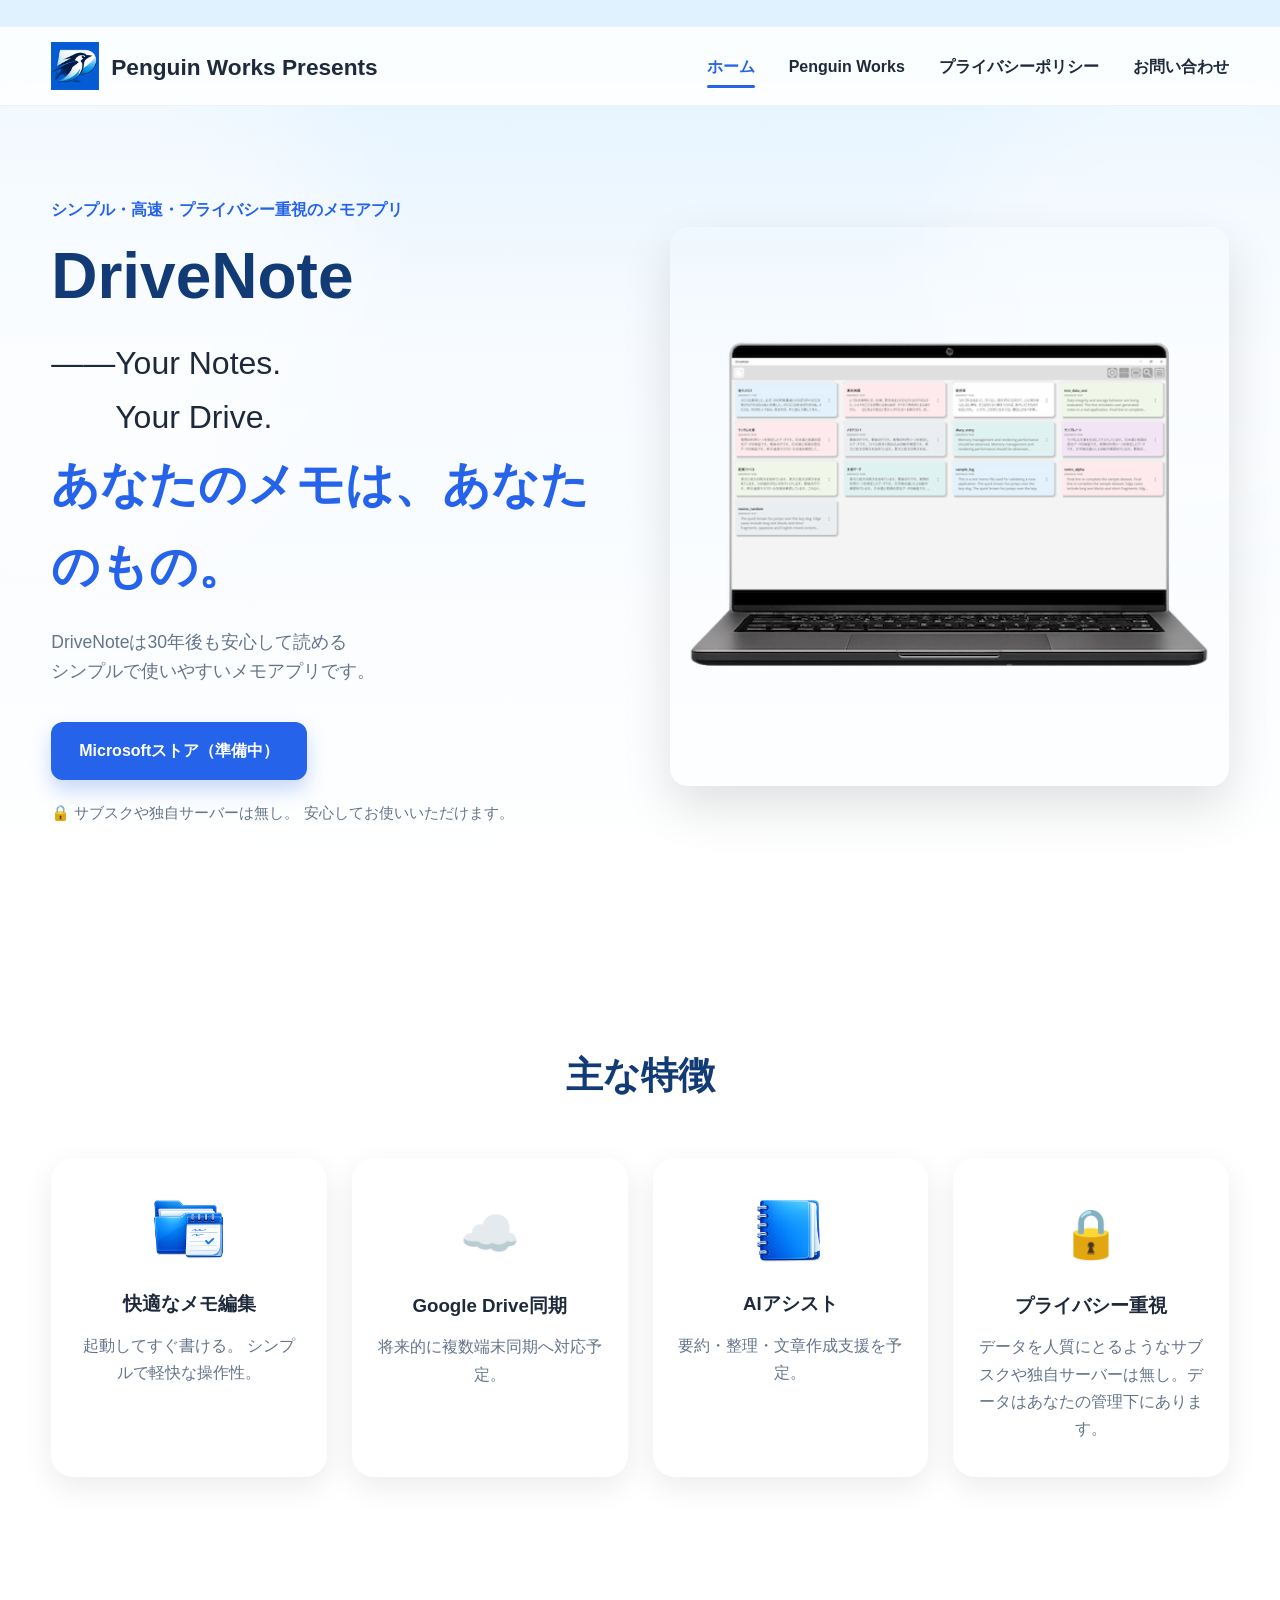
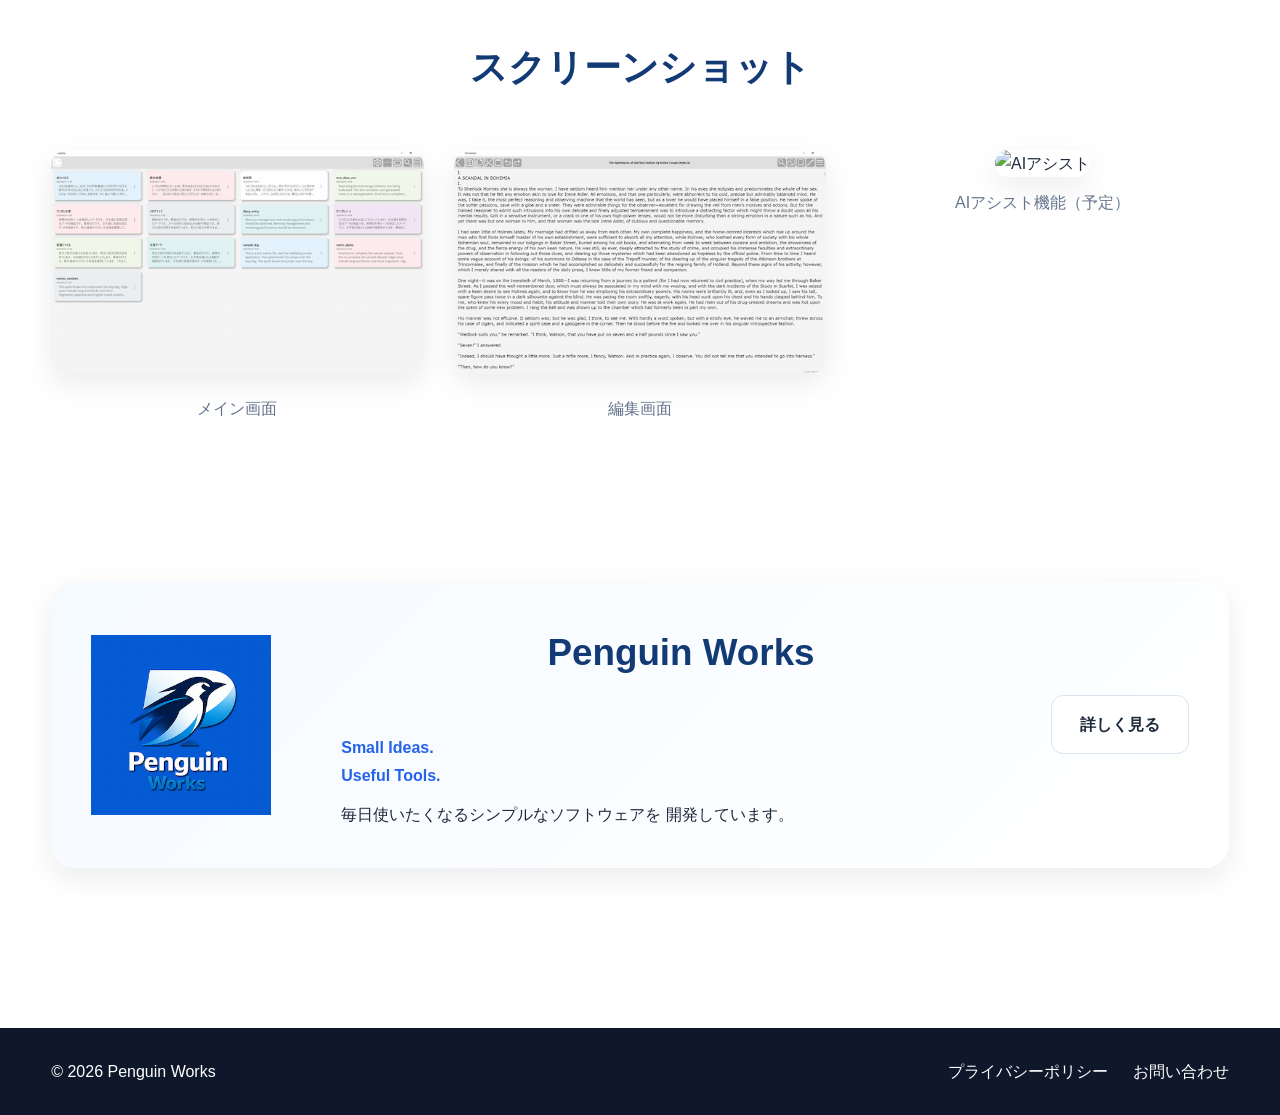
==== index.html @ 5ef11264 "Add files via upload" ====
<!DOCTYPE html>

<html lang="ja">

<head>
    <meta charset="UTF-8">
    <meta name="viewport" content="width=device-width, initial-scale=1.0">

<title>DriveNote | シンプル・高速・プライバシー重視のメモアプリ</title>

<meta name="description"
    content="DriveNoteはシンプル・高速・プライバシー重視のメモアプリです。Google Drive同期、AIアシスト機能対応予定。">

<link rel="stylesheet" href="styles.css">
<br>
</head>

<body>

<header>

<div class="container nav">

    <a href="index.html" class="logo">

        <img src="images/Penguin Works LogoS.png"
            alt="Penguin Works Presents">

        <span><small>Penguin Works Presents</small></span>

    </a>

    <nav>

        <a href="index.html" class="active">ホーム</a>

        <a href="about.html">Penguin Works</a>

        <a href="privacy.html">プライバシーポリシー</a>

        <a href="contact.html">お問い合わせ</a>

    </nav>

</div>

</header>

<main>

<section class="hero">

    <div class="container hero-grid">

        <div class="hero-text">

            <p class="hero-tag">
                シンプル・高速・プライバシー重視のメモアプリ
            </p>

            <h1>
                DriveNote<br>
            </h1>
		 <font size="6">
		――Your Notes.<br>
                　　Your Drive.</font>
          

            <p class="hero-sub">
                あなたのメモは、あなたのもの。
            </p>

            <p class="hero-desc">

                DriveNoteは30年後も安心して読める<br>

                シンプルで使いやすいメモアプリです。

            </p>

            <div class="store-buttons">

                <a href="#" class="btn btn-primary">
                    Microsoftストア（準備中）
                </a>
<!-- 
                <a href="#" class="btn btn-secondary">
                    App Store（準備中）
                </a>

                <a href="#" class="btn btn-secondary">
                    App Store（準備中）
                </a>
--> 
            </div>

            <div class="privacy-note">

                🔒 サブスクや独自サーバーは無し。
                安心してお使いいただけます。

            </div>

        </div>

        <div class="hero-image">

            <img
                src="images/main-Note-screenshot.png"
                alt="DriveNoteメイン画面"
                class="main-screen">

<!--            <img
                src="images/smartphone.png"
                alt=""
                class="floating-phone">
--> 
        </div>

    </div>

</section>

<section class="features">

    <div class="container">

        <h2>主な特徴</h2>

        <div class="feature-grid">

            <article class="feature-card">

                <img src="images/BlueFolder Memo.png"
                    alt="メモ">

                <h3>快適なメモ編集</h3>

                <p>
                    起動してすぐ書ける。
                    シンプルで軽快な操作性。
                </p>

            </article>

            <article class="feature-card">

                <div class="feature-icon">
                    ☁️
                </div>

                <h3>Google Drive同期</h3>

                <p>
                    将来的に複数端末同期へ対応予定。
                </p>

            </article>

            <article class="feature-card">

                <img src="images/BlueNote.png"
                    alt="AI">

                <h3>AIアシスト</h3>

                <p>
                    要約・整理・文章作成支援を予定。
                </p>

            </article>

            <article class="feature-card">

                <div class="feature-icon">
                    🔒
                </div>

                <h3>プライバシー重視</h3>

                <p>
                    データを人質にとるようなサブスクや独自サーバーは無し。データはあなたの管理下にあります。
                </p>

            </article>

        </div>

    </div>

</section>

<section class="screenshots">

    <div class="container">

        <h2>スクリーンショット</h2>

        <div class="screenshot-grid">

            <figure>

                <img
                    src="images/main-screenshot.png"
                    alt="メイン画面">

                <figcaption>
                    メイン画面
                </figcaption>

            </figure>

            <figure>

                <img
                    src="images/Edit-screenshot.png"
                    alt="フォルダ管理">

                <figcaption>
                    編集画面
                </figcaption>

            </figure>

            <figure>

                <img
                    src="images/ai-screenshot.png"
                    alt="AIアシスト">

                <figcaption>
                    AIアシスト機能（予定）
                </figcaption>

            </figure>

        </div>

    </div>

</section>

<section class="penguin-section">

    <div class="container">

        <div class="penguin-card">

            <img
                src="images/Penguin Works Logo.png"
                alt="Penguin Works">

            <div>

                <h2>Penguin Works</h2>

                <p class="slogan">

                    Small Ideas.<br>
                    Useful Tools.

                </p>

                <p>

                    毎日使いたくなるシンプルなソフトウェアを
                    開発しています。

                </p>

            </div>

            <a href="about.html"
                class="btn btn-secondary">

                詳しく見る

            </a>

        </div>

    </div>

</section>


</main>

<footer>


<div class="container footer-content">

    <p>
        © 2026 Penguin Works
    </p>

    <div>

        <a href="privacy.html">
            プライバシーポリシー
        </a>

        <a href="contact.html">
            お問い合わせ
        </a>

    </div>

</div>


</footer>

</body>
</html>
---- styles.css ----
/* =====================================
   DriveNote Official Website
   styles.css
===================================== */

* {
    margin: 0;
    padding: 0;
    box-sizing: border-box;
}

:root {

    --primary: #2563eb;
    --primary-light: #60a5fa;

    --text: #1e293b;
    --text-light: #64748b;

    --card-bg: #ffffff;

    --shadow:
        0 10px 30px rgba(0, 0, 0, .08);

    --shadow-large:
        0 20px 50px rgba(0, 0, 0, .12);

}

html {
    scroll-behavior: smooth;
}

body {
    font-family:
        "Segoe UI",
        "Yu Gothic UI",
        sans-serif;

    color: var(--text);

    background:
        linear-gradient(
            to bottom,
            #e0f2ff 0%,
            #f7fbff 350px,
            #ffffff 900px
        );

    line-height: 1.7;

    overflow-x: hidden;
}

/* ==========================
   Container
========================== */

.container {

    width: min(1200px, 92%);
    margin: auto;
}

/* ==========================
   Header
========================== */

header {

    position: sticky;

    top: 0;

    z-index: 1000;

    backdrop-filter: blur(10px);

    background:
        rgba(255,255,255,.85);

    border-bottom:
        1px solid rgba(0,0,0,.05);
}

.nav {

    height: 78px;

    display: flex;

    justify-content: space-between;

    align-items: center;
}

.logo {

    display: flex;

    align-items: center;

    gap: 12px;

    text-decoration: none;

    color: var(--text);

    font-size: 1.7rem;

    font-weight: 700;
}

.logo img {

    width: 48px;
    height: 48px;
}

nav {

    display: flex;

    gap: 34px;
}

nav a {

    text-decoration: none;

    color: var(--text);

    font-weight: 600;

    transition: .2s;
}

nav a:hover {

    color: var(--primary);
}

/* ==========================
   Hero
========================== */

.hero {

    position: relative;

    padding:
        90px 0
        140px;

    overflow: hidden;
}

/* 雲風 */

.hero::before {

    content: "";

    position: absolute;

    width: 600px;
    height: 600px;

    left: -250px;
    top: -120px;

    border-radius: 50%;

    background:
        rgba(255,255,255,.45);

    filter: blur(60px);
}

.hero::after {

    content: "";

    position: absolute;

    width: 500px;
    height: 500px;

    right: -150px;
    top: -50px;

    border-radius: 50%;

    background:
        rgba(255,255,255,.35);

    filter: blur(50px);
}

.hero-grid {

    position: relative;

    z-index: 10;

    display: grid;

    grid-template-columns:
        1fr 1fr;

    gap: 60px;

    align-items: center;
}

.hero-tag {

    color: var(--primary);

    font-weight: 700;

    margin-bottom: 20px;
}

.hero h1 {

    font-size: clamp(2.0rem, 6vw, 4rem);

    line-height: 1.05;

    color: #123b76;

    margin-bottom: 25px;
}

.hero-sub {

    font-size: clamp(2rem, 5vw, 3rem);

    font-weight: 700;

    color: var(--primary);

    margin-bottom: 20px;
}

.hero-desc {

    color: var(--text-light);

    margin-bottom: 35px;

    font-size: 1.1rem;
}

.store-buttons {

    display: flex;

    flex-wrap: wrap;

    gap: 16px;

    margin-bottom: 20px;
}

.btn {

    display: inline-flex;

    align-items: center;

    justify-content: center;

    padding: 15px 28px;

    border-radius: 12px;

    text-decoration: none;

    font-weight: 700;

    transition: .25s;
}

.btn:hover {

    transform:
        translateY(-2px);
}

.btn-primary {

    background: var(--primary);

    color: white;

    box-shadow:
        0 10px 20px rgba(37,99,235,.25);
}

.btn-secondary {

    background: white;

    color: var(--text);

    border:
        1px solid #dbe4ef;
}

.privacy-note {

    color: var(--text-light);

    font-size: .95rem;
}

/* ==========================
   Hero Image
========================== */

.hero-image {

    position: relative;
}

.main-screen {

    width: 100%;

    border-radius: 18px;

    box-shadow:
        var(--shadow-large);
}

.floating-folder {

    position: absolute;

    width: 180px;

    bottom: -35px;

    left: 30px;

    filter:
        drop-shadow(0 10px 20px rgba(0,0,0,.2));
}

.floating-note {

    position: absolute;

    width: 160px;

    bottom: -25px;

    left: 190px;

    filter:
        drop-shadow(0 10px 20px rgba(0,0,0,.2));
}

/* ==========================
   Section
========================== */

section {

    padding:
        80px 0;
}

section h2 {

    text-align: center;

    margin-bottom: 50px;

    font-size: 2.3rem;

    color: #123b76;
}

/* ==========================
   Feature Cards
========================== */

.feature-grid {

    display: grid;

    grid-template-columns:
        repeat(4, 1fr);

    gap: 25px;
}

.feature-card {

    background: white;

    border-radius: 22px;

    padding: 35px 25px;

    text-align: center;

    box-shadow:
        var(--shadow);

    transition: .25s;
}

.feature-card:hover {

    transform:
        translateY(-6px);
}

.feature-card img {

    width: 72px;

    margin-bottom: 15px;
}

.feature-icon {

    font-size: 3rem;

    margin-bottom: 15px;
}

.feature-card h3 {

    margin-bottom: 12px;
}

.feature-card p {

    color: var(--text-light);
}

/* ==========================
   Screenshots
========================== */

.screenshot-grid {

    display: grid;

    grid-template-columns:
        repeat(3, 1fr);

    gap: 30px;
}

.screenshot-grid figure {

    text-align: center;
}

.screenshot-grid img {

    width: 100%;

    border-radius: 16px;

    box-shadow:
        var(--shadow);
}

.screenshot-grid figcaption {

    margin-top: 12px;

    color: var(--text-light);
}

/* ==========================
   Penguin Works
========================== */

.penguin-card {

    background:
        linear-gradient(
            135deg,
            #f5faff,
            #ffffff
        );

    border-radius: 24px;

    padding: 40px;

    display: grid;

    grid-template-columns:
        220px 1fr auto;

    align-items: center;

    gap: 30px;

    box-shadow:
        var(--shadow);
}

.penguin-card img {

    width: 180px;
}

.slogan {

    color: var(--primary);

    font-weight: 700;

    margin-bottom: 12px;
}

/* ==========================
   Footer
========================== */

footer {

    margin-top: 80px;

    background: #0f172a;

    color: white;
}

.footer-content {

    display: flex;

    justify-content: space-between;

    align-items: center;

    padding: 30px 0;
}

.footer-content a {

    color: white;

    text-decoration: none;

    margin-left: 20px;
}

/* ==========================
Mobile
========================== */

@media (max-width: 768px) {

.nav {
    flex-direction: column;
    justify-content: center;
    height: auto;
}


nav {
    display: flex;
    flex-direction: column;
    align-items: center;
    gap: 0;
width: 100%;
    background: rgba(255,255,255,.95);

    padding: 16px 0;

    border-bottom: 1px solid rgba(0,0,0,.08);
}

nav a {
    width: 100%;
    text-align: center;
    padding: 10px 24px;
    font-size: 1rem;
    border-bottom: 1px solid rgba(0,0,0,.05);
}

main {
    padding-top: 180px;
}

.hero {
    padding-top: 50px;
}

.hero-grid {
    grid-template-columns: 1fr;
    gap: 40px;
}

.hero h1 {
    font-size: 3rem;
}

.hero-sub {
    font-size: 1.4rem;
}

.feature-grid {
    grid-template-columns: 1fr;
}

.screenshot-grid {
    grid-template-columns: 1fr;
}

.store-buttons {
    flex-direction: column;
}

.penguin-card {
    grid-template-columns: 1fr;
    text-align: center;
    overflow: hidden;
}

.penguin-card img {
    margin: 0 auto;
}

.floating-folder,
.floating-note {
    display: none;
}

.footer-content {
    flex-direction: column;
    gap: 15px;
    text-align: center;
}


}

/* ==========================
   Sub Pages
========================== */

.page-hero {

    text-align: center;

    padding: 100px 0 60px;
}

.page-hero h1 {

    font-size: 3rem;

    color: #123b76;

    margin-bottom: 15px;
}

.lead {

    color: #64748b;

    font-size: 1.2rem;
}

.about-logo {

    width: 180px;

    margin-bottom: 25px;
}

.content-card {

    background: white;

    border-radius: 24px;

    padding: 40px;

    box-shadow: var(--shadow);

    margin-bottom: 30px;
}

.content-card h2 {

    text-align: left;

    margin-bottom: 20px;

    font-size: 1.5rem;
}

.content-card p,
.content-card li {

    color: var(--text-light);
}

.content-card ul {

    padding-left: 20px;
}
nav a.active {

    color: var(--primary);

    position: relative;
}

nav a.active::after {

    content: "";

    position: absolute;

    left: 0;
    bottom: -8px;

    width: 100%;
    height: 3px;

    border-radius: 3px;

    background: var(--primary);
}
.email-display {
  display: inline-block;
  background-color: #f1f5f9;       /* サイトの雰囲気に馴染む明るいグレー（Slate 100） */
  color: var(--text);              /* 定意済みの濃い文字色（#1e293b）を使用 */
  padding: 0.4rem 0.8rem;          /* 上下左右に適度な内側余白を確保 */
  border-radius: 6px;              /* サイトのボタン等に合わせて角丸を調整 */
  border: 1px solid #cbd5e1;       /* 目立たせるための薄いグレーの枠線 */
  font-family: "Courier New", Courier, monospace; /* コピーしやすい等幅フォント */
  font-size: 1rem;                 /* 視認性の高いサイズ */
  margin-top: 0.5rem;              /* 上のテキストとの隙間 */
  margin-bottom: 0.5rem;           /* 下のテキストとの隙間 */
}
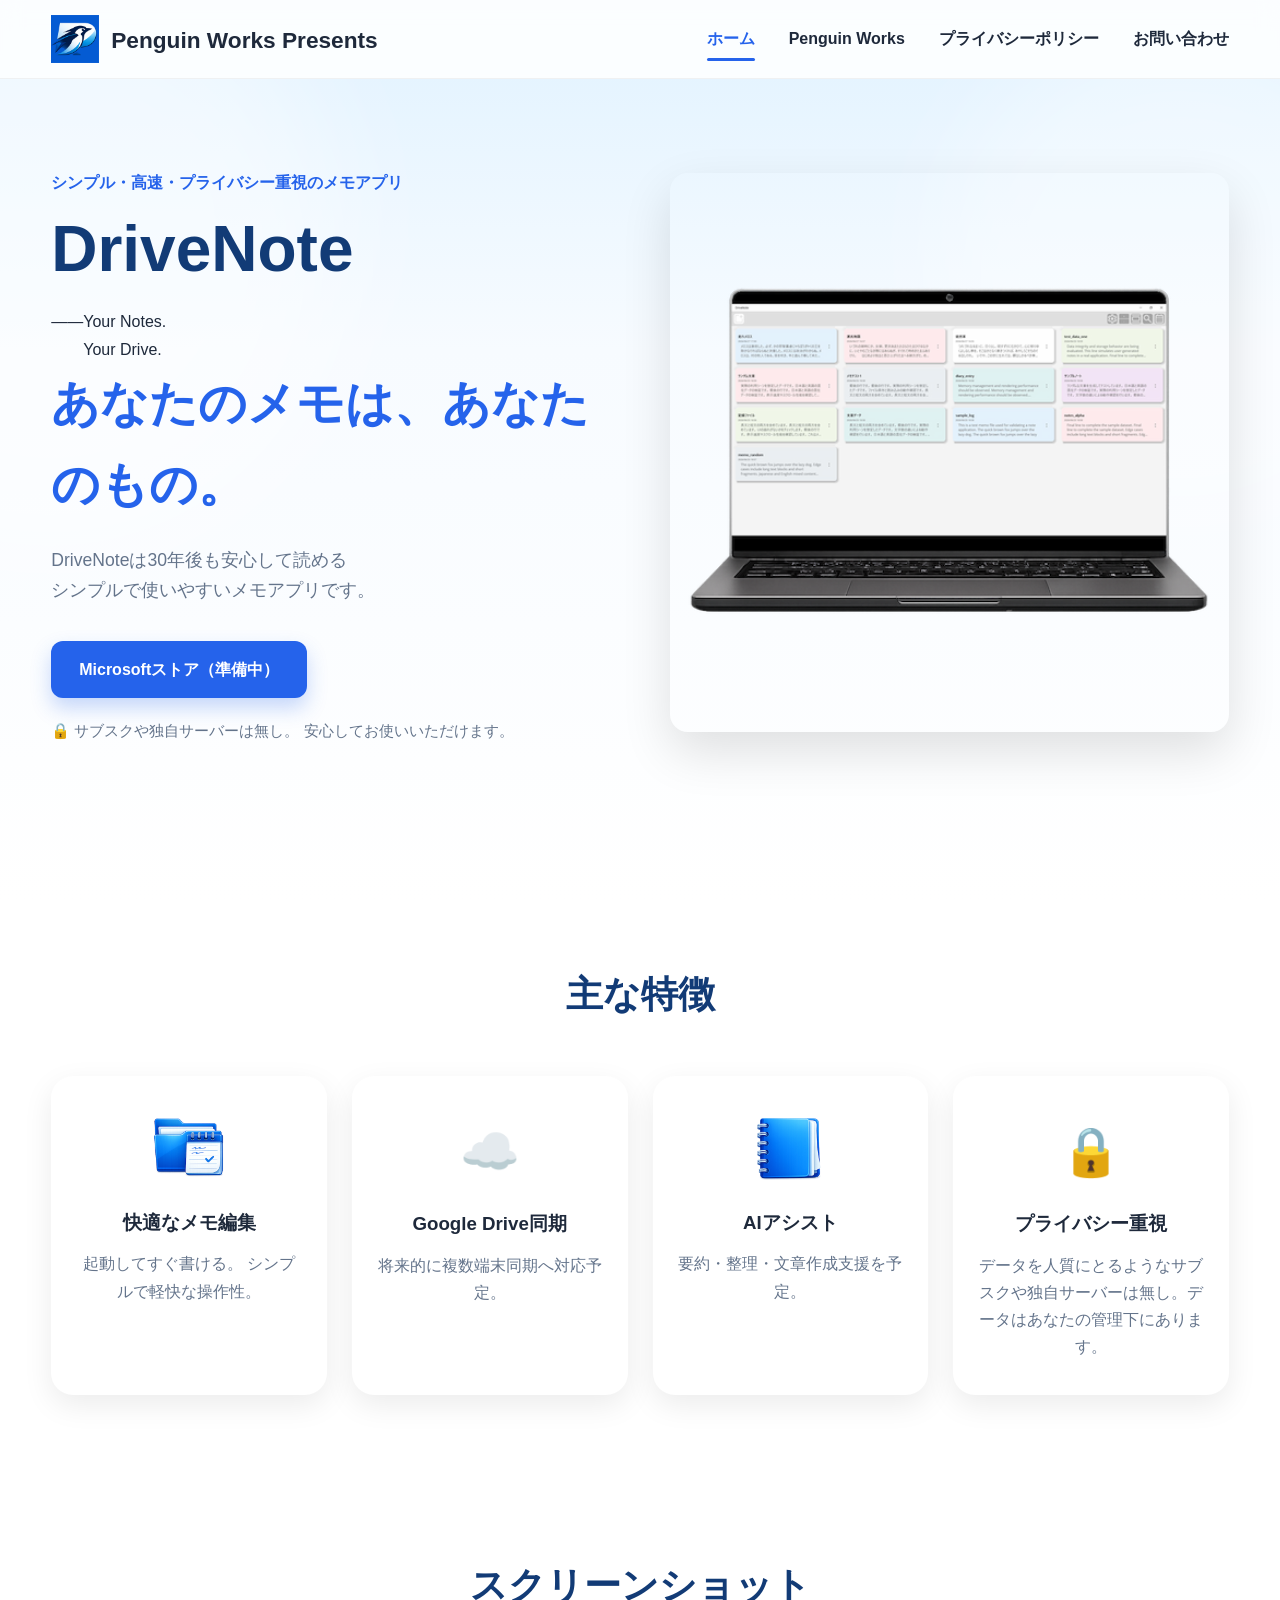
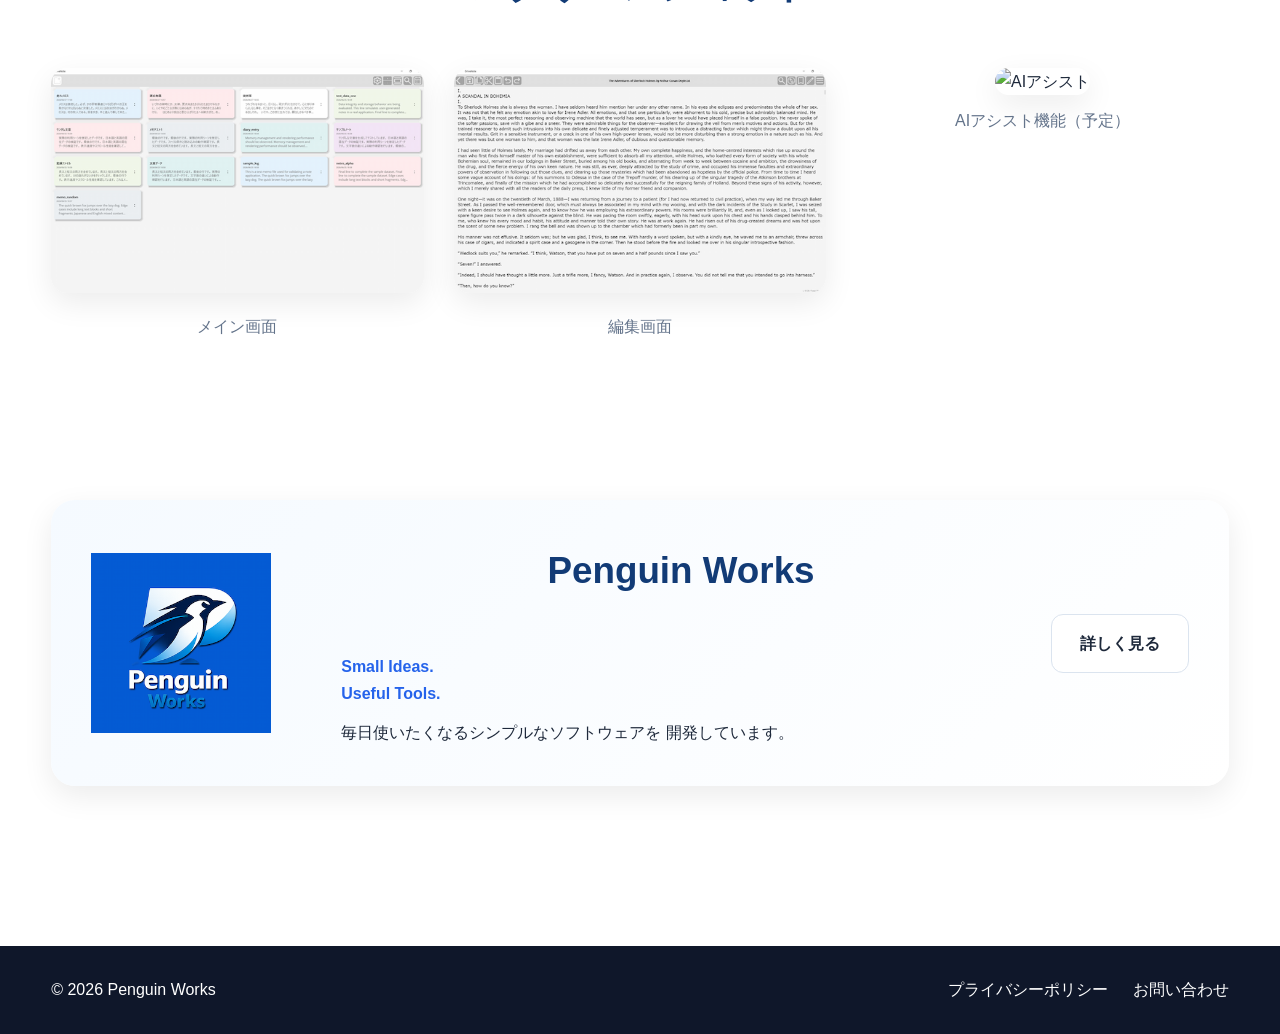
==== commit 20c3a5af: "Add files via upload" ====
--- a/index.html
+++ b/index.html
@@ -1,82 +1,46 @@
 <!DOCTYPE html>
-
 <html lang="ja">
-
 <head>
     <meta charset="UTF-8">
     <meta name="viewport" content="width=device-width, initial-scale=1.0">
-
-<title>DriveNote | シンプル・高速・プライバシー重視のメモアプリ</title>
-
-<meta name="description"
-    content="DriveNoteはシンプル・高速・プライバシー重視のメモアプリです。Google Drive同期、AIアシスト機能対応予定。">
-
-<link rel="stylesheet" href="styles.css">
-<br>
+    <title>DriveNote | シンプル・高速・プライバシー重視のメモアプリ</title>
+    <meta name="description" content="DriveNoteはシンプル・高速・プライバシー重視のメモアプリです。Google Drive同期、AIアシスト機能対応予定。">
+    <link rel="stylesheet" href="styles.css">
 </head>
-
 <body>
 
 <header>
-
 <div class="container nav">
-
     <a href="index.html" class="logo">
-
-        <img src="images/Penguin Works LogoS.png"
-            alt="Penguin Works Presents">
-
+        <img src="images/Penguin Works LogoS.png" alt="Penguin Works Presents">
         <span><small>Penguin Works Presents</small></span>
-
     </a>
-
     <nav>
-
         <a href="index.html" class="active">ホーム</a>
-
         <a href="about.html">Penguin Works</a>
-
         <a href="privacy.html">プライバシーポリシー</a>
-
         <a href="contact.html">お問い合わせ</a>
-
     </nav>
-
 </div>
-
 </header>
 
 <main>
-
 <section class="hero">
-
     <div class="container hero-grid">
-
         <div class="hero-text">
-
-            <p class="hero-tag">
-                シンプル・高速・プライバシー重視のメモアプリ
+            <p class="hero-tag">シンプル・高速・プライバシー重視のメモアプリ</p>
+            <h1>DriveNote</h1>
+            <!-- fontタグを廃止し、pタグとCSSクラスに置き換えました -->
+            <p class="hero-catch">
+                ――Your Notes.<br>
+                　　Your Drive.
             </p>
-
-            <h1>
-                DriveNote<br>
-            </h1>
-		 <font size="6">
-		――Your Notes.<br>
-                　　Your Drive.</font>
-          
-
-            <p class="hero-sub">
-                あなたのメモは、あなたのもの。
+            <p class="hero-sub">あなたのメモは、あなたのもの。</p>
+            <p class="hero-desc">
+                DriveNoteは30年後も安心して読める<br>
+                シンプルで使いやすいメモアプリです。
             </p>
 
-            <p class="hero-desc">
-
-                DriveNoteは30年後も安心して読める<br>
-
-                シンプルで使いやすいメモアプリです。
-
-            </p>
 
             <div class="store-buttons">
 
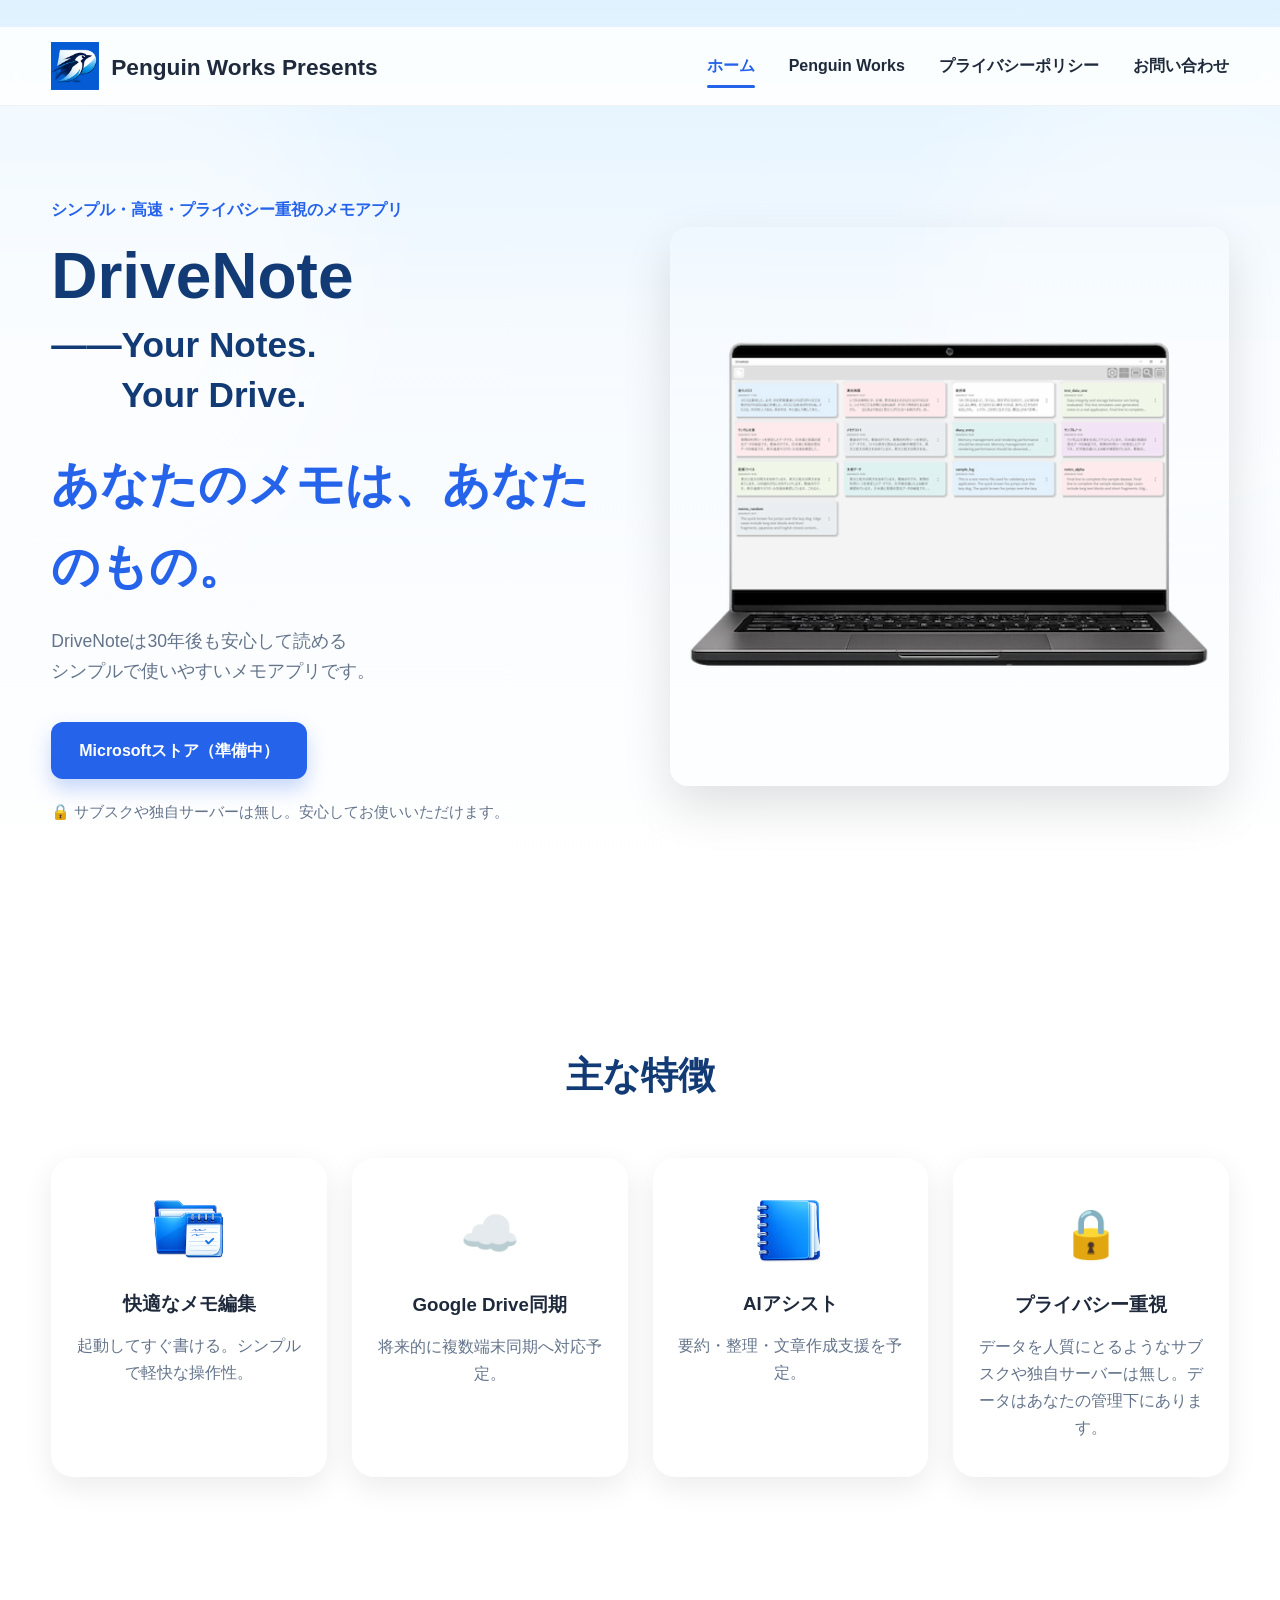
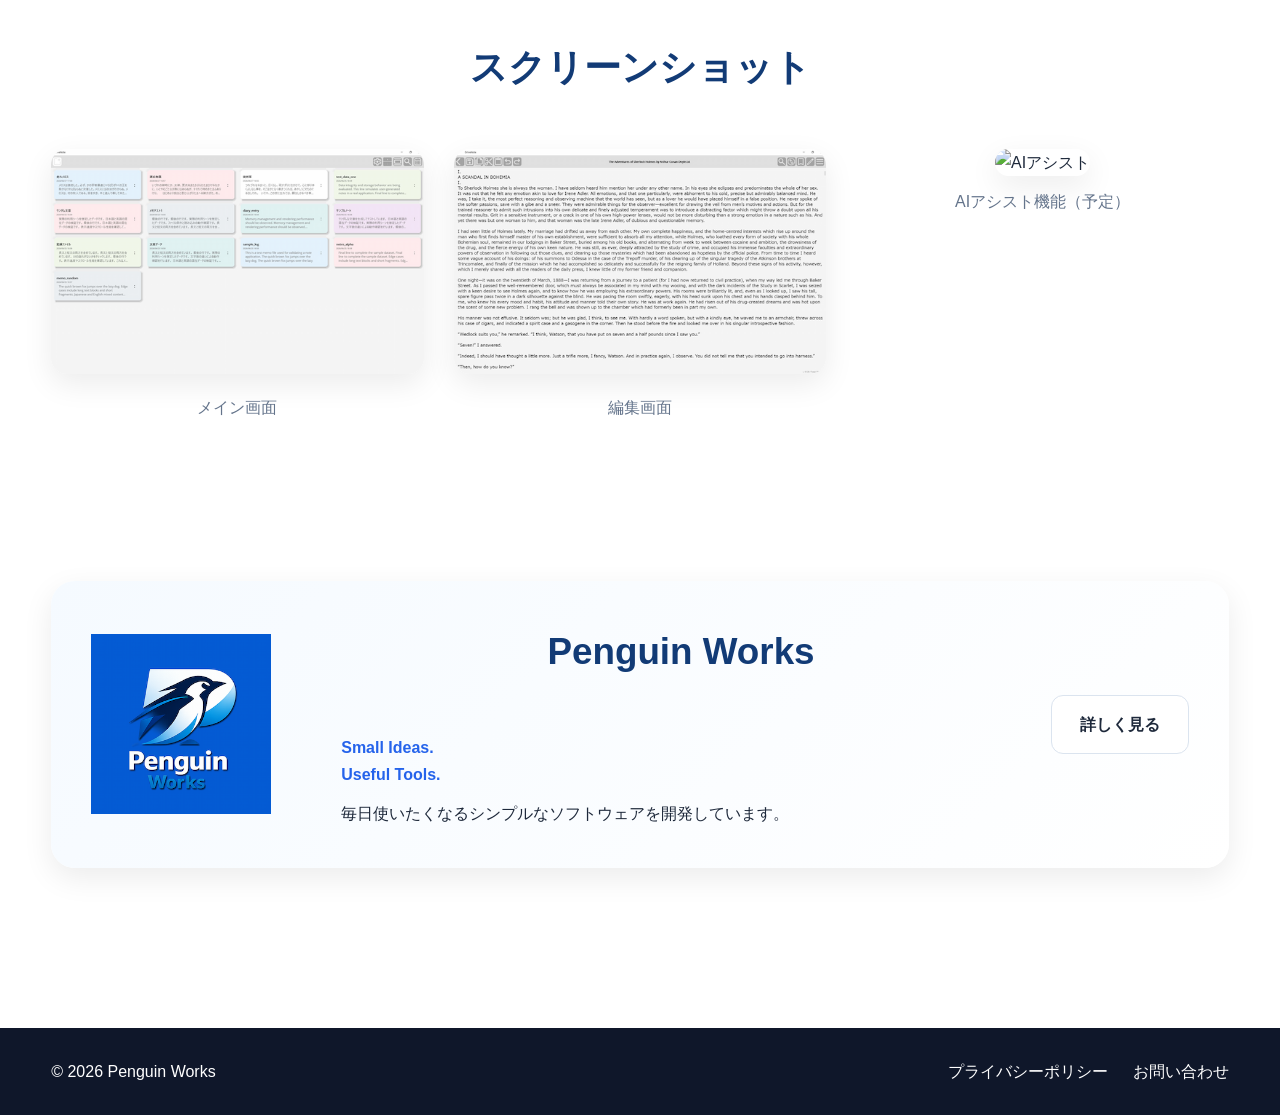
==== commit 8315cf15: "Add files via upload" ====
--- a/index.html
+++ b/index.html
@@ -10,271 +10,136 @@
 <body>
 
 <header>
-<div class="container nav">
-    <a href="index.html" class="logo">
-        <img src="images/Penguin Works LogoS.png" alt="Penguin Works Presents">
-        <span><small>Penguin Works Presents</small></span>
-    </a>
-    <nav>
-        <a href="index.html" class="active">ホーム</a>
-        <a href="about.html">Penguin Works</a>
-        <a href="privacy.html">プライバシーポリシー</a>
-        <a href="contact.html">お問い合わせ</a>
-    </nav>
-</div>
+    <div class="container nav">
+        <a href="index.html" class="logo">
+            <img src="images/Penguin Works LogoS.png" alt="Penguin Works Presents">
+            <span><small>Penguin Works Presents</small></span>
+        </a>
+        <nav>
+            <a href="index.html" class="active">ホーム</a>
+            <a href="about.html">Penguin Works</a>
+            <a href="privacy.html">プライバシーポリシー</a>
+            <a href="contact.html">お問い合わせ</a>
+        </nav>
+    </div>
 </header>
 
 <main>
-<section class="hero">
-    <div class="container hero-grid">
-        <div class="hero-text">
-            <p class="hero-tag">シンプル・高速・プライバシー重視のメモアプリ</p>
-            <h1>DriveNote</h1>
-            <!-- fontタグを廃止し、pタグとCSSクラスに置き換えました -->
-            <p class="hero-catch">
-                ――Your Notes.<br>
-                　　Your Drive.
-            </p>
-            <p class="hero-sub">あなたのメモは、あなたのもの。</p>
-            <p class="hero-desc">
-                DriveNoteは30年後も安心して読める<br>
-                シンプルで使いやすいメモアプリです。
-            </p>
+    <section class="hero">
+        <div class="container hero-grid">
+            <div class="hero-text">
+                <p class="hero-tag">シンプル・高速・プライバシー重視のメモアプリ</p>
+                
+                <h1>DriveNote</h1>
+                <p class="hero-catch">
+                    ――Your Notes.<br>
+                    　　Your Drive.
+                </p>
 
+                <p class="hero-sub">あなたのメモは、あなたのもの。</p>
 
-            <div class="store-buttons">
+                <p class="hero-desc">
+                    DriveNoteは30年後も安心して読める<br>
+                    シンプルで使いやすいメモアプリです。
+                </p>
 
-                <a href="#" class="btn btn-primary">
-                    Microsoftストア（準備中）
-                </a>
+                <div class="store-buttons">
+                    <a href="#" class="btn btn-primary">Microsoftストア（準備中）</a>
 <!-- 
-                <a href="#" class="btn btn-secondary">
-                    App Store（準備中）
-                </a>
+                    <a href="#" class="btn btn-secondary">App Store（準備中）</a>
+                    <a href="#" class="btn btn-secondary">Google Play（準備中）</a>
+--> 
+                </div>
 
-                <a href="#" class="btn btn-secondary">
-                    App Store（準備中）
-                </a>
+                <div class="privacy-note">
+                    🔒 サブスクや独自サーバーは無し。安心してお使いいただけます。
+                </div>
+            </div>
+
+            <div class="hero-image">
+                <img src="images/main-Note-screenshot.png" alt="DriveNoteメイン画面" class="main-screen">
+<!--
+                <img src="images/smartphone.png" alt="" class="floating-phone">
 --> 
             </div>
+        </div>
+    </section>
 
-            <div class="privacy-note">
+    <section class="features">
+        <div class="container">
+            <h2>主な特徴</h2>
+            <div class="feature-grid">
+                <article class="feature-card">
+                    <img src="images/BlueFolder Memo.png" alt="メモ">
+                    <h3>快適なメモ編集</h3>
+                    <p>起動してすぐ書ける。シンプルで軽快な操作性。</p>
+                </article>
 
-                🔒 サブスクや独自サーバーは無し。
-                安心してお使いいただけます。
+                <article class="feature-card">
+                    <div class="feature-icon">☁️</div>
+                    <h3>Google Drive同期</h3>
+                    <p>将来的に複数端末同期へ対応予定。</p>
+                </article>
 
+                <article class="feature-card">
+                    <img src="images/BlueNote.png" alt="AI">
+                    <h3>AIアシスト</h3>
+                    <p>要約・整理・文章作成支援を予定。</p>
+                </article>
+
+                <article class="feature-card">
+                    <div class="feature-icon">🔒</div>
+                    <h3>プライバシー重視</h3>
+                    <p>データを人質にとるようなサブスクや独自サーバーは無し。データはあなたの管理下にあります。</p>
+                </article>
             </div>
+        </div>
+    </section>
 
+    <section class="screenshots">
+        <div class="container">
+            <h2>スクリーンショット</h2>
+            <div class="screenshot-grid">
+                <figure>
+                    <img src="images/main-screenshot.png" alt="メイン画面">
+                    <figcaption>メイン画面</figcaption>
+                </figure>
+                <figure>
+                    <img src="images/Edit-screenshot.png" alt="フォルダ管理">
+                    <figcaption>編集画面</figcaption>
+                </figure>
+                <figure>
+                    <img src="images/ai-screenshot.png" alt="AIアシスト">
+                    <figcaption>AIアシスト機能（予定）</figcaption>
+                </figure>
+            </div>
         </div>
+    </section>
 
-        <div class="hero-image">
-
-            <img
-                src="images/main-Note-screenshot.png"
-                alt="DriveNoteメイン画面"
-                class="main-screen">
-
-<!--            <img
-                src="images/smartphone.png"
-                alt=""
-                class="floating-phone">
---> 
+    <section class="penguin-section">
+        <div class="container">
+            <div class="penguin-card">
+                <img src="images/Penguin Works Logo.png" alt="Penguin Works">
+                <div>
+                    <h2>Penguin Works</h2>
+                    <p class="slogan">Small Ideas.<br>Useful Tools.</p>
+                    <p>毎日使いたくなるシンプルなソフトウェアを開発しています。</p>
+                </div>
+                <a href="about.html" class="btn btn-secondary">詳しく見る</a>
+            </div>
         </div>
-
-    </div>
-
-</section>
-
-<section class="features">
-
-    <div class="container">
-
-        <h2>主な特徴</h2>
-
-        <div class="feature-grid">
-
-            <article class="feature-card">
-
-                <img src="images/BlueFolder Memo.png"
-                    alt="メモ">
-
-                <h3>快適なメモ編集</h3>
-
-                <p>
-                    起動してすぐ書ける。
-                    シンプルで軽快な操作性。
-                </p>
-
-            </article>
-
-            <article class="feature-card">
-
-                <div class="feature-icon">
-                    ☁️
-                </div>
-
-                <h3>Google Drive同期</h3>
-
-                <p>
-                    将来的に複数端末同期へ対応予定。
-                </p>
-
-            </article>
-
-            <article class="feature-card">
-
-                <img src="images/BlueNote.png"
-                    alt="AI">
-
-                <h3>AIアシスト</h3>
-
-                <p>
-                    要約・整理・文章作成支援を予定。
-                </p>
-
-            </article>
-
-            <article class="feature-card">
-
-                <div class="feature-icon">
-                    🔒
-                </div>
-
-                <h3>プライバシー重視</h3>
-
-                <p>
-                    データを人質にとるようなサブスクや独自サーバーは無し。データはあなたの管理下にあります。
-                </p>
-
-            </article>
-
-        </div>
-
-    </div>
-
-</section>
-
-<section class="screenshots">
-
-    <div class="container">
-
-        <h2>スクリーンショット</h2>
-
-        <div class="screenshot-grid">
-
-            <figure>
-
-                <img
-                    src="images/main-screenshot.png"
-                    alt="メイン画面">
-
-                <figcaption>
-                    メイン画面
-                </figcaption>
-
-            </figure>
-
-            <figure>
-
-                <img
-                    src="images/Edit-screenshot.png"
-                    alt="フォルダ管理">
-
-                <figcaption>
-                    編集画面
-                </figcaption>
-
-            </figure>
-
-            <figure>
-
-                <img
-                    src="images/ai-screenshot.png"
-                    alt="AIアシスト">
-
-                <figcaption>
-                    AIアシスト機能（予定）
-                </figcaption>
-
-            </figure>
-
-        </div>
-
-    </div>
-
-</section>
-
-<section class="penguin-section">
-
-    <div class="container">
-
-        <div class="penguin-card">
-
-            <img
-                src="images/Penguin Works Logo.png"
-                alt="Penguin Works">
-
-            <div>
-
-                <h2>Penguin Works</h2>
-
-                <p class="slogan">
-
-                    Small Ideas.<br>
-                    Useful Tools.
-
-                </p>
-
-                <p>
-
-                    毎日使いたくなるシンプルなソフトウェアを
-                    開発しています。
-
-                </p>
-
-            </div>
-
-            <a href="about.html"
-                class="btn btn-secondary">
-
-                詳しく見る
-
-            </a>
-
-        </div>
-
-    </div>
-
-</section>
-
-
+    </section>
 </main>
 
 <footer>
-
-
-<div class="container footer-content">
-
-    <p>
-        © 2026 Penguin Works
-    </p>
-
-    <div>
-
-        <a href="privacy.html">
-            プライバシーポリシー
-        </a>
-
-        <a href="contact.html">
-            お問い合わせ
-        </a>
-
+    <div class="container footer-content">
+        <p>© 2026 Penguin Works</p>
+        <div>
+            <a href="privacy.html">プライバシーポリシー</a>
+            <a href="contact.html">お問い合わせ</a>
+        </div>
     </div>
-
-</div>
-
-
 </footer>
 
 </body>
-</html>
+</html>
--- a/styles.css
+++ b/styles.css
@@ -10,21 +10,13 @@
 }
 
 :root {
-
     --primary: #2563eb;
     --primary-light: #60a5fa;
-
     --text: #1e293b;
     --text-light: #64748b;
-
     --card-bg: #ffffff;
-
-    --shadow:
-        0 10px 30px rgba(0, 0, 0, .08);
-
-    --shadow-large:
-        0 20px 50px rgba(0, 0, 0, .12);
-
+    --shadow: 0 10px 30px rgba(0, 0, 0, .08);
+    --shadow-large: 0 20px 50px rgba(0, 0, 0, .12);
 }
 
 html {
@@ -32,32 +24,18 @@
 }
 
 body {
-    font-family:
-        "Segoe UI",
-        "Yu Gothic UI",
-        sans-serif;
-
+    font-family: "Segoe UI", "Yu Gothic UI", sans-serif;
     color: var(--text);
-
-    background:
-        linear-gradient(
-            to bottom,
-            #e0f2ff 0%,
-            #f7fbff 350px,
-            #ffffff 900px
-        );
-
+    background: linear-gradient(to bottom, #e0f2ff 0%, #f7fbff 350px, #ffffff 900px);
     line-height: 1.7;
-
     overflow-x: hidden;
+    padding-top: 27px; /* 修正: <br>に代わる上部余白 */
 }
 
 /* ==========================
    Container
 ========================== */
-
 .container {
-
     width: min(1200px, 92%);
     margin: auto;
 }
@@ -65,687 +43,487 @@
 /* ==========================
    Header
 ========================== */
-
 header {
-
     position: sticky;
-
     top: 0;
-
     z-index: 1000;
-
     backdrop-filter: blur(10px);
-
-    background:
-        rgba(255,255,255,.85);
-
-    border-bottom:
-        1px solid rgba(0,0,0,.05);
+    background: rgba(255,255,255,.85);
+    border-bottom: 1px solid rgba(0,0,0,.05);
 }
 
 .nav {
-
     height: 78px;
-
     display: flex;
-
     justify-content: space-between;
-
     align-items: center;
 }
 
 .logo {
-
     display: flex;
-
     align-items: center;
-
     gap: 12px;
-
     text-decoration: none;
-
     color: var(--text);
-
     font-size: 1.7rem;
-
     font-weight: 700;
 }
 
 .logo img {
-
     width: 48px;
     height: 48px;
 }
 
 nav {
-
     display: flex;
-
     gap: 34px;
 }
 
 nav a {
-
     text-decoration: none;
-
     color: var(--text);
-
     font-weight: 600;
-
     transition: .2s;
 }
 
 nav a:hover {
-
     color: var(--primary);
 }
 
+nav a.active {
+    color: var(--primary);
+    position: relative;
+}
+
+nav a.active::after {
+    content: "";
+    position: absolute;
+    left: 0;
+    bottom: -8px;
+    width: 100%;
+    height: 3px;
+    border-radius: 3px;
+    background: var(--primary);
+}
+
 /* ==========================
    Hero
 ========================== */
-
 .hero {
-
     position: relative;
-
-    padding:
-        90px 0
-        140px;
-
+    padding: 90px 0 140px;
     overflow: hidden;
 }
 
 /* 雲風 */
-
 .hero::before {
-
     content: "";
-
     position: absolute;
-
     width: 600px;
     height: 600px;
-
     left: -250px;
     top: -120px;
-
     border-radius: 50%;
-
-    background:
-        rgba(255,255,255,.45);
-
+    background: rgba(255,255,255,.45);
     filter: blur(60px);
 }
 
 .hero::after {
-
     content: "";
-
     position: absolute;
-
     width: 500px;
     height: 500px;
-
     right: -150px;
     top: -50px;
-
     border-radius: 50%;
-
-    background:
-        rgba(255,255,255,.35);
-
+    background: rgba(255,255,255,.35);
     filter: blur(50px);
 }
 
 .hero-grid {
-
     position: relative;
-
     z-index: 10;
-
     display: grid;
-
-    grid-template-columns:
-        1fr 1fr;
-
+    grid-template-columns: 1fr 1fr;
     gap: 60px;
-
     align-items: center;
 }
 
 .hero-tag {
-
     color: var(--primary);
-
     font-weight: 700;
-
     margin-bottom: 20px;
 }
 
 .hero h1 {
-
     font-size: clamp(2.0rem, 6vw, 4rem);
-
     line-height: 1.05;
-
     color: #123b76;
-
+    margin-bottom: 10px;
+}
+
+/* 追加: index.html用のキャッチコピー */
+.hero-catch {
+    font-size: clamp(1.6rem, 5vw, 2.2rem);
+    color: #123b76;
+    font-weight: 700;
     margin-bottom: 25px;
+    line-height: 1.4;
 }
 
 .hero-sub {
-
     font-size: clamp(2rem, 5vw, 3rem);
-
     font-weight: 700;
-
     color: var(--primary);
-
     margin-bottom: 20px;
 }
 
 .hero-desc {
-
     color: var(--text-light);
-
     margin-bottom: 35px;
-
     font-size: 1.1rem;
 }
 
 .store-buttons {
-
     display: flex;
-
     flex-wrap: wrap;
-
     gap: 16px;
-
     margin-bottom: 20px;
 }
 
 .btn {
-
     display: inline-flex;
-
     align-items: center;
-
     justify-content: center;
-
     padding: 15px 28px;
-
     border-radius: 12px;
-
     text-decoration: none;
-
     font-weight: 700;
-
     transition: .25s;
 }
 
 .btn:hover {
-
-    transform:
-        translateY(-2px);
+    transform: translateY(-2px);
 }
 
 .btn-primary {
-
     background: var(--primary);
-
     color: white;
-
-    box-shadow:
-        0 10px 20px rgba(37,99,235,.25);
+    box-shadow: 0 10px 20px rgba(37,99,235,.25);
 }
 
 .btn-secondary {
-
     background: white;
-
     color: var(--text);
-
-    border:
-        1px solid #dbe4ef;
+    border: 1px solid #dbe4ef;
 }
 
 .privacy-note {
-
     color: var(--text-light);
-
     font-size: .95rem;
 }
 
 /* ==========================
    Hero Image
 ========================== */
-
 .hero-image {
-
     position: relative;
 }
 
 .main-screen {
-
     width: 100%;
-
     border-radius: 18px;
-
-    box-shadow:
-        var(--shadow-large);
+    box-shadow: var(--shadow-large);
 }
 
 .floating-folder {
-
     position: absolute;
-
     width: 180px;
-
     bottom: -35px;
-
     left: 30px;
-
-    filter:
-        drop-shadow(0 10px 20px rgba(0,0,0,.2));
+    filter: drop-shadow(0 10px 20px rgba(0,0,0,.2));
 }
 
 .floating-note {
-
     position: absolute;
-
     width: 160px;
-
     bottom: -25px;
-
     left: 190px;
-
-    filter:
-        drop-shadow(0 10px 20px rgba(0,0,0,.2));
+    filter: drop-shadow(0 10px 20px rgba(0,0,0,.2));
 }
 
 /* ==========================
    Section
 ========================== */
-
 section {
-
-    padding:
-        80px 0;
+    padding: 80px 0;
 }
 
 section h2 {
-
     text-align: center;
-
     margin-bottom: 50px;
-
     font-size: 2.3rem;
-
     color: #123b76;
 }
 
 /* ==========================
    Feature Cards
 ========================== */
-
 .feature-grid {
-
     display: grid;
-
-    grid-template-columns:
-        repeat(4, 1fr);
-
+    grid-template-columns: repeat(4, 1fr);
     gap: 25px;
 }
 
 .feature-card {
-
     background: white;
-
     border-radius: 22px;
-
     padding: 35px 25px;
-
     text-align: center;
-
-    box-shadow:
-        var(--shadow);
-
+    box-shadow: var(--shadow);
     transition: .25s;
 }
 
 .feature-card:hover {
-
-    transform:
-        translateY(-6px);
+    transform: translateY(-6px);
 }
 
 .feature-card img {
-
     width: 72px;
-
     margin-bottom: 15px;
 }
 
 .feature-icon {
-
     font-size: 3rem;
-
     margin-bottom: 15px;
 }
 
 .feature-card h3 {
-
     margin-bottom: 12px;
 }
 
 .feature-card p {
-
     color: var(--text-light);
 }
 
 /* ==========================
    Screenshots
 ========================== */
-
 .screenshot-grid {
-
     display: grid;
-
-    grid-template-columns:
-        repeat(3, 1fr);
-
+    grid-template-columns: repeat(3, 1fr);
     gap: 30px;
 }
 
 .screenshot-grid figure {
-
     text-align: center;
 }
 
 .screenshot-grid img {
-
     width: 100%;
-
     border-radius: 16px;
-
-    box-shadow:
-        var(--shadow);
+    box-shadow: var(--shadow);
 }
 
 .screenshot-grid figcaption {
-
     margin-top: 12px;
-
     color: var(--text-light);
 }
 
 /* ==========================
    Penguin Works
 ========================== */
-
 .penguin-card {
-
-    background:
-        linear-gradient(
-            135deg,
-            #f5faff,
-            #ffffff
-        );
-
+    background: linear-gradient(135deg, #f5faff, #ffffff);
     border-radius: 24px;
-
     padding: 40px;
-
     display: grid;
-
-    grid-template-columns:
-        220px 1fr auto;
-
+    grid-template-columns: 220px 1fr auto;
     align-items: center;
-
     gap: 30px;
-
-    box-shadow:
-        var(--shadow);
+    box-shadow: var(--shadow);
 }
 
 .penguin-card img {
-
     width: 180px;
 }
 
 .slogan {
-
     color: var(--primary);
-
     font-weight: 700;
-
     margin-bottom: 12px;
 }
 
 /* ==========================
-   Footer
-========================== */
-
-footer {
-
-    margin-top: 80px;
-
-    background: #0f172a;
-
-    color: white;
-}
-
-.footer-content {
-
-    display: flex;
-
-    justify-content: space-between;
-
-    align-items: center;
-
-    padding: 30px 0;
-}
-
-.footer-content a {
-
-    color: white;
-
-    text-decoration: none;
-
-    margin-left: 20px;
-}
-
-/* ==========================
-Mobile
-========================== */
-
-@media (max-width: 768px) {
-
-.nav {
-    flex-direction: column;
-    justify-content: center;
-    height: auto;
-}
-
-
-nav {
-    display: flex;
-    flex-direction: column;
-    align-items: center;
-    gap: 0;
-width: 100%;
-    background: rgba(255,255,255,.95);
-
-    padding: 16px 0;
-
-    border-bottom: 1px solid rgba(0,0,0,.08);
-}
-
-nav a {
-    width: 100%;
+   Sub Pages
+========================== */
+.page-hero {
     text-align: center;
-    padding: 10px 24px;
-    font-size: 1rem;
-    border-bottom: 1px solid rgba(0,0,0,.05);
-}
-
-main {
-    padding-top: 180px;
-}
-
-.hero {
-    padding-top: 50px;
-}
-
-.hero-grid {
-    grid-template-columns: 1fr;
-    gap: 40px;
-}
-
-.hero h1 {
+    padding: 100px 0 60px;
+}
+
+.page-hero h1 {
     font-size: 3rem;
-}
-
-.hero-sub {
-    font-size: 1.4rem;
-}
-
-.feature-grid {
-    grid-template-columns: 1fr;
-}
-
-.screenshot-grid {
-    grid-template-columns: 1fr;
-}
-
-.store-buttons {
-    flex-direction: column;
-}
-
-.penguin-card {
-    grid-template-columns: 1fr;
-    text-align: center;
-    overflow: hidden;
-}
-
-.penguin-card img {
-    margin: 0 auto;
-}
-
-.floating-folder,
-.floating-note {
-    display: none;
-}
-
-.footer-content {
-    flex-direction: column;
-    gap: 15px;
-    text-align: center;
-}
-
-
-}
-
-/* ==========================
-   Sub Pages
-========================== */
-
-.page-hero {
-
-    text-align: center;
-
-    padding: 100px 0 60px;
-}
-
-.page-hero h1 {
-
-    font-size: 3rem;
-
     color: #123b76;
-
     margin-bottom: 15px;
 }
 
 .lead {
-
     color: #64748b;
-
     font-size: 1.2rem;
 }
 
 .about-logo {
-
     width: 180px;
-
     margin-bottom: 25px;
 }
 
 .content-card {
-
     background: white;
-
     border-radius: 24px;
-
     padding: 40px;
-
     box-shadow: var(--shadow);
-
     margin-bottom: 30px;
 }
 
 .content-card h2 {
-
     text-align: left;
-
     margin-bottom: 20px;
-
     font-size: 1.5rem;
 }
 
 .content-card p,
 .content-card li {
-
     color: var(--text-light);
 }
 
 .content-card ul {
-
     padding-left: 20px;
 }
-nav a.active {
-
-    color: var(--primary);
-
-    position: relative;
-}
-
-nav a.active::after {
-
-    content: "";
-
-    position: absolute;
-
-    left: 0;
-    bottom: -8px;
-
-    width: 100%;
-    height: 3px;
-
-    border-radius: 3px;
-
-    background: var(--primary);
-}
+
 .email-display {
-  display: inline-block;
-  background-color: #f1f5f9;       /* サイトの雰囲気に馴染む明るいグレー（Slate 100） */
-  color: var(--text);              /* 定意済みの濃い文字色（#1e293b）を使用 */
-  padding: 0.4rem 0.8rem;          /* 上下左右に適度な内側余白を確保 */
-  border-radius: 6px;              /* サイトのボタン等に合わせて角丸を調整 */
-  border: 1px solid #cbd5e1;       /* 目立たせるための薄いグレーの枠線 */
-  font-family: "Courier New", Courier, monospace; /* コピーしやすい等幅フォント */
-  font-size: 1rem;                 /* 視認性の高いサイズ */
-  margin-top: 0.5rem;              /* 上のテキストとの隙間 */
-  margin-bottom: 0.5rem;           /* 下のテキストとの隙間 */
+    display: inline-block;
+    background-color: #f1f5f9;
+    color: var(--text);
+    padding: 0.4rem 0.8rem;
+    border-radius: 6px;
+    border: 1px solid #cbd5e1;
+    font-family: "Courier New", Courier, monospace;
+    font-size: 1rem;
+    margin-top: 0.5rem;
+    margin-bottom: 0.5rem;
+}
+
+/* ==========================
+   Footer
+========================== */
+footer {
+    margin-top: 80px;
+    background: #0f172a;
+    color: white;
+}
+
+.footer-content {
+    display: flex;
+    justify-content: space-between;
+    align-items: center;
+    padding: 30px 0;
+}
+
+.footer-content a {
+    color: white;
+    text-decoration: none;
+    margin-left: 20px;
+}
+
+/* ==========================
+   Mobile (修正版)
+========================== */
+@media (max-width: 768px) {
+    body {
+        padding-top: 0; /* スマホ時は上部余白をなくす */
+    }
+
+    .nav {
+        flex-direction: column;
+        justify-content: center;
+        height: auto;
+        padding-top: 10px;
+    }
+
+    nav {
+        display: flex;
+        flex-direction: column;
+        align-items: center;
+        gap: 0;
+        width: 100%;
+        background: transparent;
+        padding: 10px 0;
+        border-bottom: none;
+    }
+
+    nav a {
+        display: block; /* 修正: 幅を100%にするためブロック要素化 */
+        width: 100%;
+        text-align: center;
+        padding: 12px 24px;
+        font-size: 1rem;
+        border-bottom: 1px solid rgba(0,0,0,.05);
+    }
+    
+    nav a.active::after {
+        display: none; /* スマホ時は下線装飾を非表示 */
+    }
+
+    main {
+        padding-top: 40px; 
+    }
+
+    .hero {
+        padding-top: 30px;
+    }
+
+    .hero-grid {
+        grid-template-columns: 1fr;
+        gap: 40px;
+    }
+
+    .hero h1 {
+        font-size: 3rem;
+        margin-bottom: 10px;
+    }
+
+    .hero-sub {
+        font-size: 1.4rem;
+    }
+
+    .feature-grid,
+    .screenshot-grid {
+        grid-template-columns: 1fr;
+    }
+
+    .store-buttons {
+        flex-direction: column;
+    }
+
+    .penguin-card {
+        grid-template-columns: 1fr;
+        text-align: center;
+        overflow: hidden;
+    }
+
+    .penguin-card img {
+        margin: 0 auto;
+    }
+
+    .floating-folder,
+    .floating-note {
+        display: none;
+    }
+
+    .footer-content {
+        flex-direction: column;
+        gap: 15px;
+        text-align: center;
+    }
 }
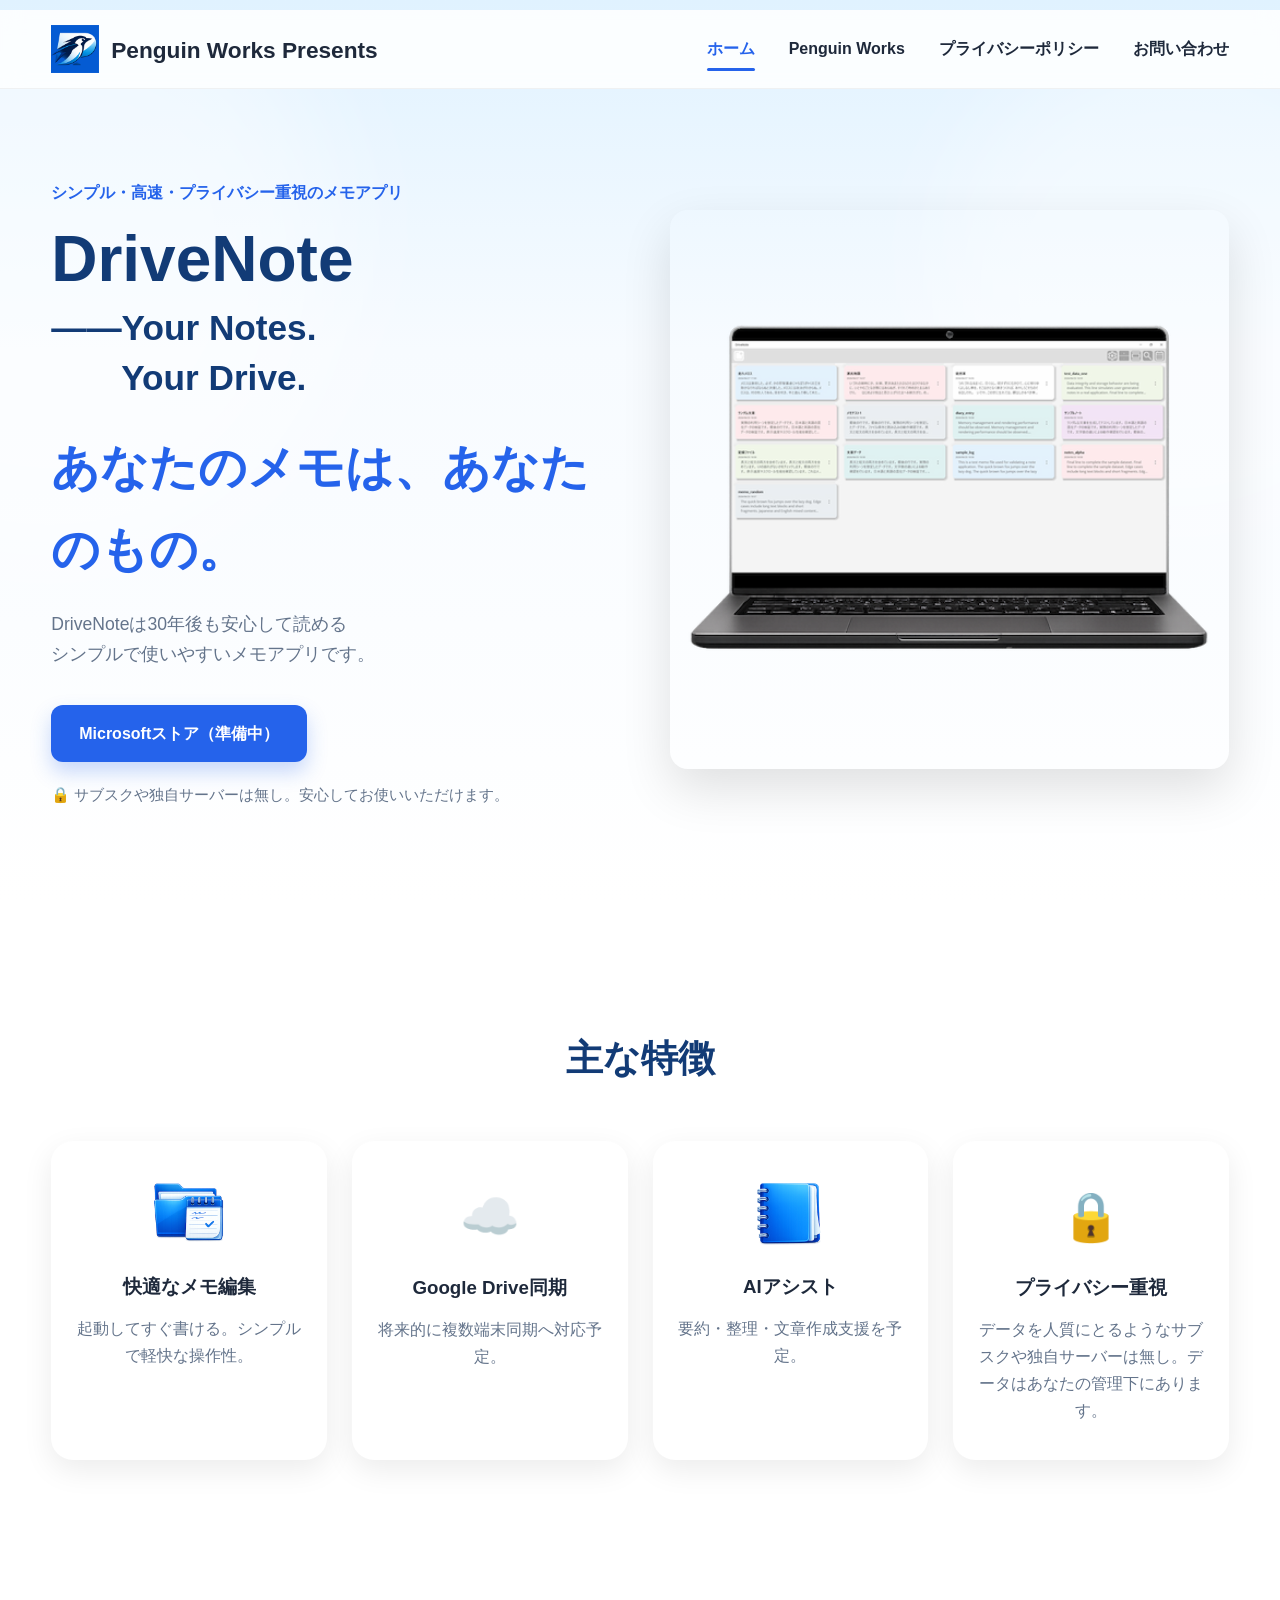
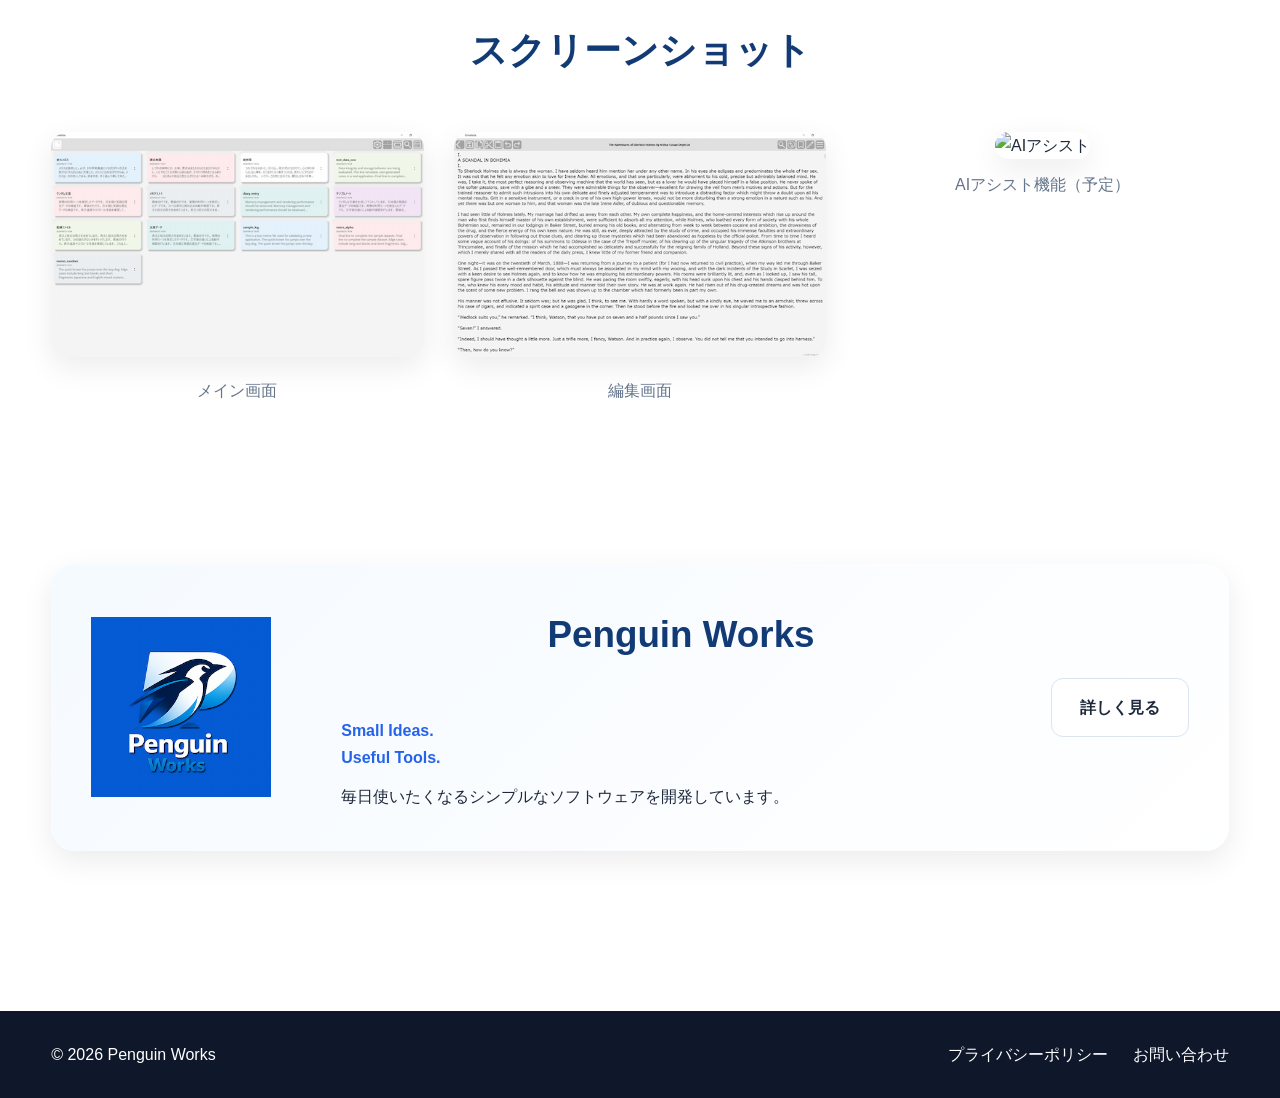
==== commit 6fddf62c: "Add files via upload" ====
--- a/index.html
+++ b/index.html
@@ -6,6 +6,7 @@
     <title>DriveNote | シンプル・高速・プライバシー重視のメモアプリ</title>
     <meta name="description" content="DriveNoteはシンプル・高速・プライバシー重視のメモアプリです。Google Drive同期、AIアシスト機能対応予定。">
     <link rel="stylesheet" href="styles.css">
+    <script src="script.js" defer></script>
 </head>
 <body>
 
--- a/styles.css
+++ b/styles.css
@@ -26,10 +26,15 @@
 body {
     font-family: "Segoe UI", "Yu Gothic UI", sans-serif;
     color: var(--text);
+    
+    /* ↓ 背景のグラデーション（一番上が薄い青 #e0f2ff） */
     background: linear-gradient(to bottom, #e0f2ff 0%, #f7fbff 350px, #ffffff 900px);
+    
     line-height: 1.7;
     overflow-x: hidden;
-    padding-top: 27px; /* 修正: <br>に代わる上部余白 */
+    
+    /* ↓ ここが上部の青い余白の「幅（高さ）」です！ */
+    padding-top: 10px; 
 }
 
 /* ==========================
@@ -50,6 +55,7 @@
     backdrop-filter: blur(10px);
     background: rgba(255,255,255,.85);
     border-bottom: 1px solid rgba(0,0,0,.05);
+    transition: top 0.3s ease-in-out; 
 }
 
 .nav {
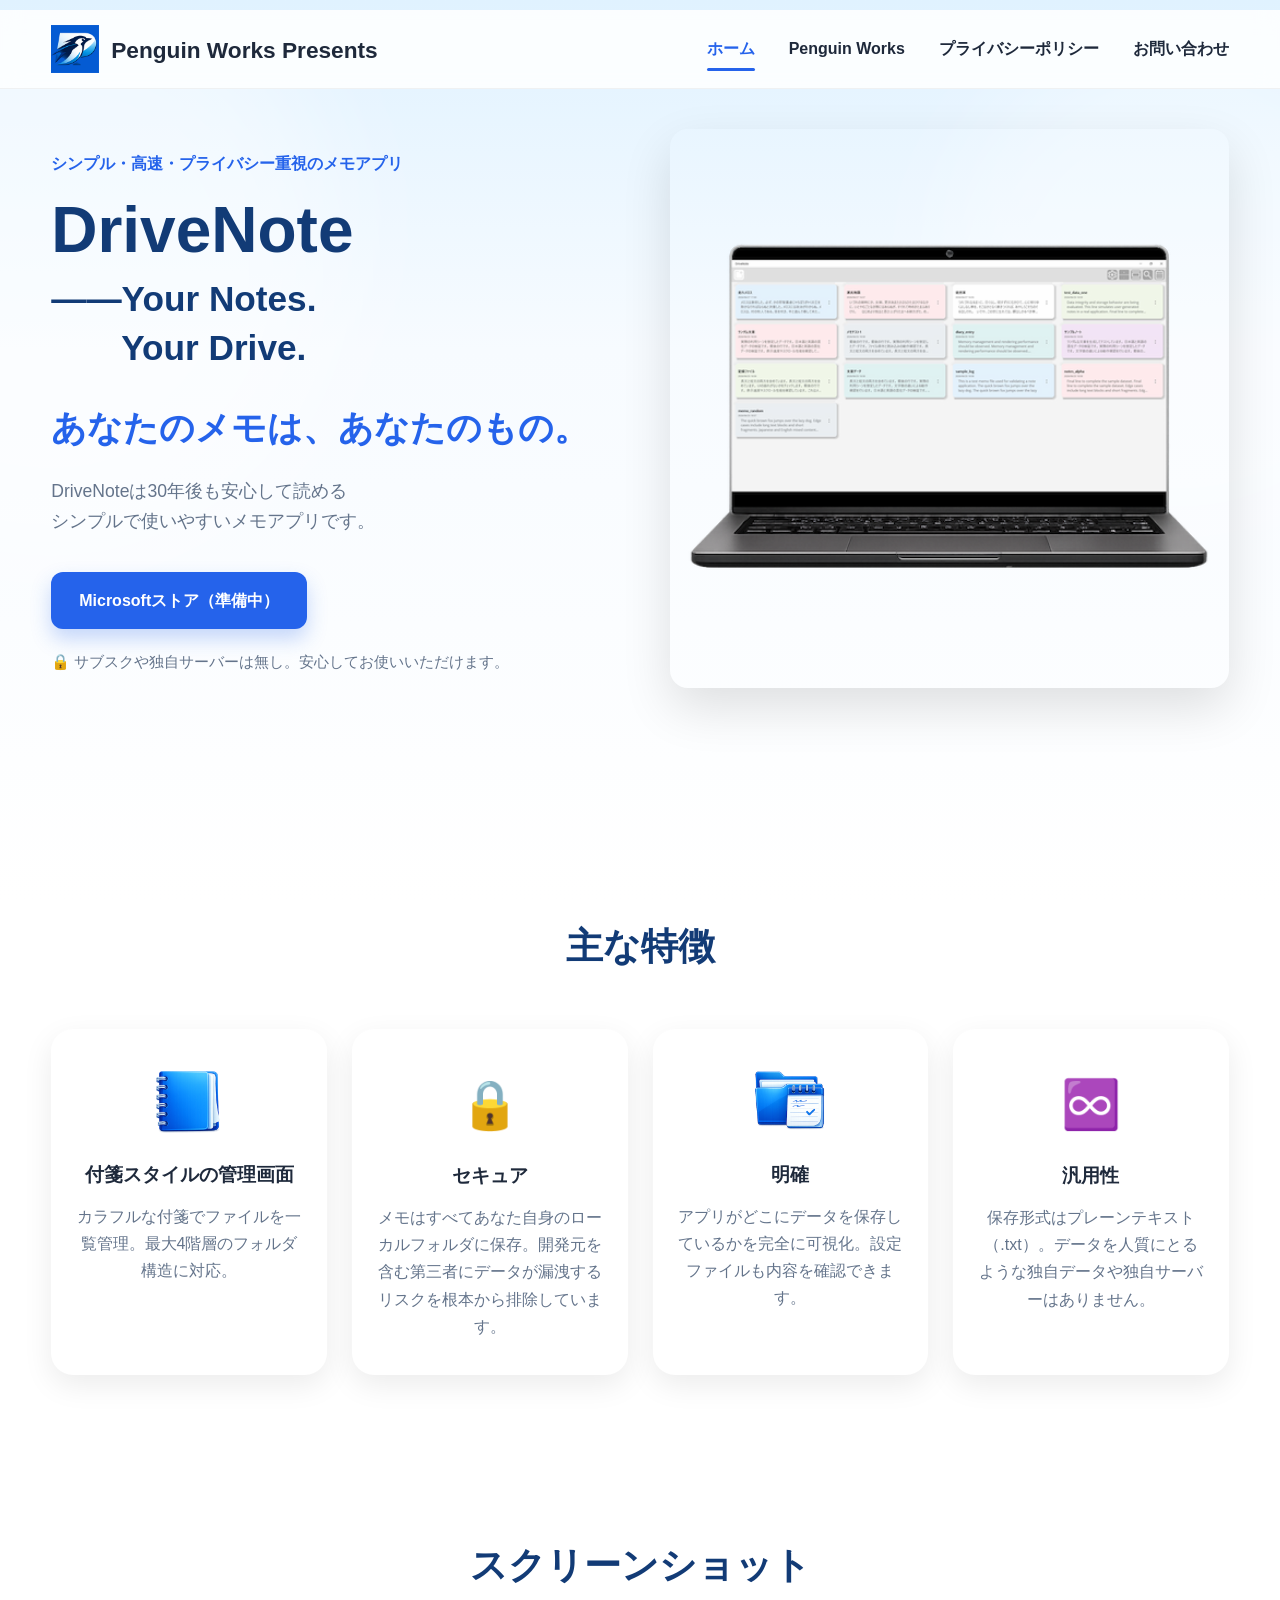
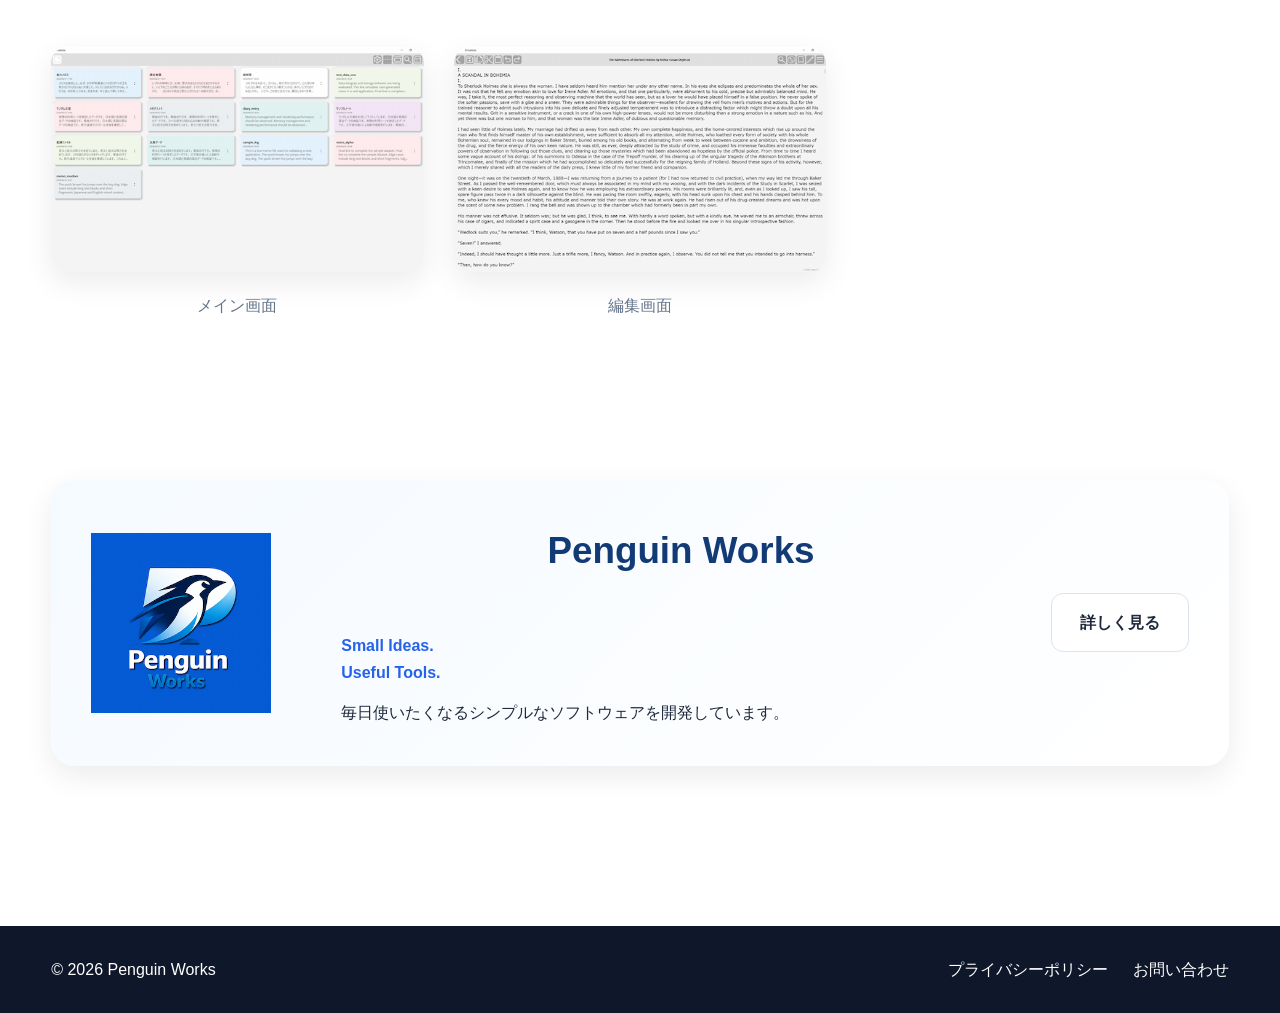
==== commit ffc0e061: "Add files via upload" ====
--- a/index.html
+++ b/index.html
@@ -70,29 +70,31 @@
         <div class="container">
             <h2>主な特徴</h2>
             <div class="feature-grid">
-                <article class="feature-card">
-                    <img src="images/BlueFolder Memo.png" alt="メモ">
-                    <h3>快適なメモ編集</h3>
-                    <p>起動してすぐ書ける。シンプルで軽快な操作性。</p>
-                </article>
-
-                <article class="feature-card">
-                    <div class="feature-icon">☁️</div>
-                    <h3>Google Drive同期</h3>
-                    <p>将来的に複数端末同期へ対応予定。</p>
-                </article>
 
                 <article class="feature-card">
                     <img src="images/BlueNote.png" alt="AI">
-                    <h3>AIアシスト</h3>
-                    <p>要約・整理・文章作成支援を予定。</p>
+                    <h3>付箋スタイルの管理画面</h3>
+                    <p>カラフルな付箋でファイルを一覧管理。最大4階層のフォルダ構造に対応。</p>
                 </article>
 
                 <article class="feature-card">
                     <div class="feature-icon">🔒</div>
-                    <h3>プライバシー重視</h3>
-                    <p>データを人質にとるようなサブスクや独自サーバーは無し。データはあなたの管理下にあります。</p>
+                    <h3>セキュア</h3>
+                    <p>メモはすべてあなた自身のローカルフォルダに保存。開発元を含む第三者にデータが漏洩するリスクを根本から排除しています。</p>
                 </article>
+
+                <article class="feature-card">
+                    <img src="images/BlueFolder Memo.png" alt="メモ">
+                    <h3>明確</h3>
+                    <p>アプリがどこにデータを保存しているかを完全に可視化。設定ファイルも内容を確認できます。</p>
+                </article>
+
+                <article class="feature-card">
+                    <div class="feature-icon">♾️</div>
+                    <h3>汎用性</h3>
+                    <p>保存形式はプレーンテキスト（.txt）。データを人質にとるような独自データや独自サーバーはありません。</p>
+                </article>
+
             </div>
         </div>
     </section>
@@ -105,14 +107,12 @@
                     <img src="images/main-screenshot.png" alt="メイン画面">
                     <figcaption>メイン画面</figcaption>
                 </figure>
+
                 <figure>
                     <img src="images/Edit-screenshot.png" alt="フォルダ管理">
                     <figcaption>編集画面</figcaption>
                 </figure>
-                <figure>
-                    <img src="images/ai-screenshot.png" alt="AIアシスト">
-                    <figcaption>AIアシスト機能（予定）</figcaption>
-                </figure>
+
             </div>
         </div>
     </section>
--- a/styles.css
+++ b/styles.css
@@ -1,6 +1,6 @@
 /* =====================================
    DriveNote Official Website
-   styles.css
+   styles.css (完全統合版)
 ===================================== */
 
 * {
@@ -26,14 +26,11 @@
 body {
     font-family: "Segoe UI", "Yu Gothic UI", sans-serif;
     color: var(--text);
-    
-    /* ↓ 背景のグラデーション（一番上が薄い青 #e0f2ff） */
     background: linear-gradient(to bottom, #e0f2ff 0%, #f7fbff 350px, #ffffff 900px);
-    
     line-height: 1.7;
     overflow-x: hidden;
     
-    /* ↓ ここが上部の青い余白の「幅（高さ）」です！ */
+    /* 復元: 画面上部の青い余白（10px） */
     padding-top: 10px; 
 }
 
@@ -55,7 +52,14 @@
     backdrop-filter: blur(10px);
     background: rgba(255,255,255,.85);
     border-bottom: 1px solid rgba(0,0,0,.05);
-    transition: top 0.3s ease-in-out; 
+    
+    /* 修正: スクロール時の滑らかなアニメーション */
+    transition: transform 0.3s ease-in-out; 
+}
+
+/* スクロール時にJSから付与される隠しクラス */
+.header-hidden {
+    transform: translateY(-100%);
 }
 
 .nav {
@@ -117,7 +121,8 @@
 ========================== */
 .hero {
     position: relative;
-    padding: 90px 0 140px;
+    /* 修正: 文字の上の余白を詰めてスタイリッシュに（上が40px） */
+    padding: 40px 0 140px; 
     overflow: hidden;
 }
 
@@ -162,15 +167,14 @@
 }
 
 .hero h1 {
-    font-size: clamp(2.0rem, 6vw, 4rem);
+    font-size: clamp(1.8rem, 6vw, 4rem);
     line-height: 1.05;
     color: #123b76;
     margin-bottom: 10px;
 }
 
-/* 追加: index.html用のキャッチコピー */
 .hero-catch {
-    font-size: clamp(1.6rem, 5vw, 2.2rem);
+    font-size: clamp(1.4rem, 5vw, 2.2rem);
     color: #123b76;
     font-weight: 700;
     margin-bottom: 25px;
@@ -178,7 +182,7 @@
 }
 
 .hero-sub {
-    font-size: clamp(2rem, 5vw, 3rem);
+    font-size: clamp(1.6rem, 5vw, 2.2rem);
     font-weight: 700;
     color: var(--primary);
     margin-bottom: 20px;
@@ -369,7 +373,7 @@
 }
 
 .page-hero h1 {
-    font-size: 3rem;
+    font-size: 2.0rem;
     color: #123b76;
     margin-bottom: 15px;
 }
@@ -421,6 +425,62 @@
 }
 
 /* ==========================
+   Privacy Policy Blocks
+========================== */
+.content-card {
+    margin-bottom: 24px;
+}
+
+.content-card h2 {
+    padding-bottom: 14px;
+    border-bottom: 1px solid #e2e8f0;
+}
+
+.content-card ul li {
+    margin-bottom: 8px;
+}
+
+.highlight-box {
+    background: #eff6ff;
+    border-left: 4px solid var(--primary);
+    padding: 16px 20px;
+    border-radius: 0 12px 12px 0;
+    margin: 16px 0;
+}
+
+.highlight-box p {
+    color: var(--primary);
+    font-weight: 700;
+    margin: 0;
+}
+
+.contact-info {
+    background: #f8fafc;
+    border: 1px solid #e2e8f0;
+    border-radius: 12px;
+    padding: 20px;
+    margin-top: 12px;
+}
+
+.contact-info p {
+    color: var(--text);
+    margin-bottom: 6px;
+}
+
+.contact-info p:last-child {
+    margin-bottom: 0;
+}
+
+.contact-info a {
+    color: var(--primary);
+    font-weight: 600;
+}
+
+.contact-info a.btn-primary {
+    color: white;
+}
+
+/* ==========================
    Footer
 ========================== */
 footer {
@@ -443,11 +503,11 @@
 }
 
 /* ==========================
-   Mobile (修正版)
+   Mobile
 ========================== */
 @media (max-width: 768px) {
     body {
-        padding-top: 0; /* スマホ時は上部余白をなくす */
+/*        padding-top: 0;*/ /* スマホ時は画面を広く使うため上部の青い余白を消す */
     }
 
     .nav {
@@ -469,7 +529,7 @@
     }
 
     nav a {
-        display: block; /* 修正: 幅を100%にするためブロック要素化 */
+        display: block;
         width: 100%;
         text-align: center;
         padding: 12px 24px;
@@ -478,11 +538,11 @@
     }
     
     nav a.active::after {
-        display: none; /* スマホ時は下線装飾を非表示 */
+        display: none;
     }
 
     main {
-        padding-top: 40px; 
+        padding-top: 10px; 
     }
 
     .hero {
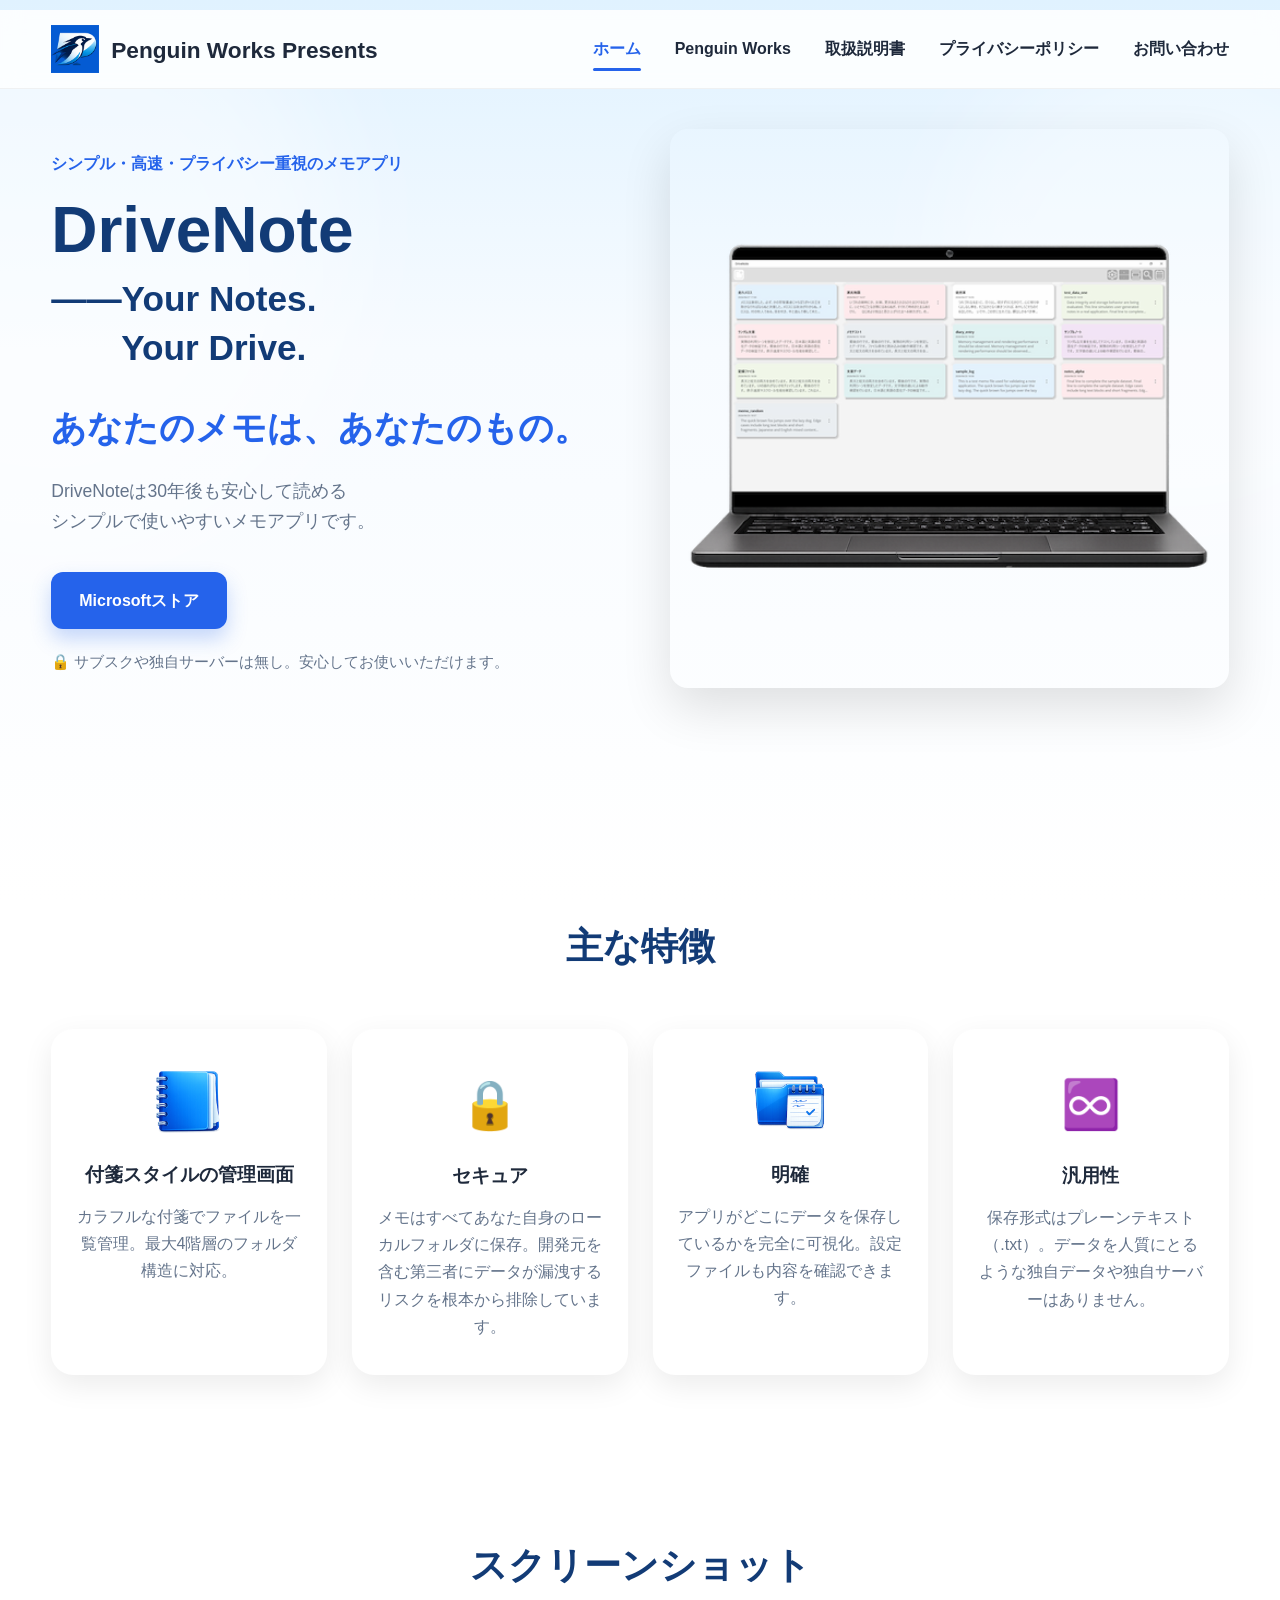
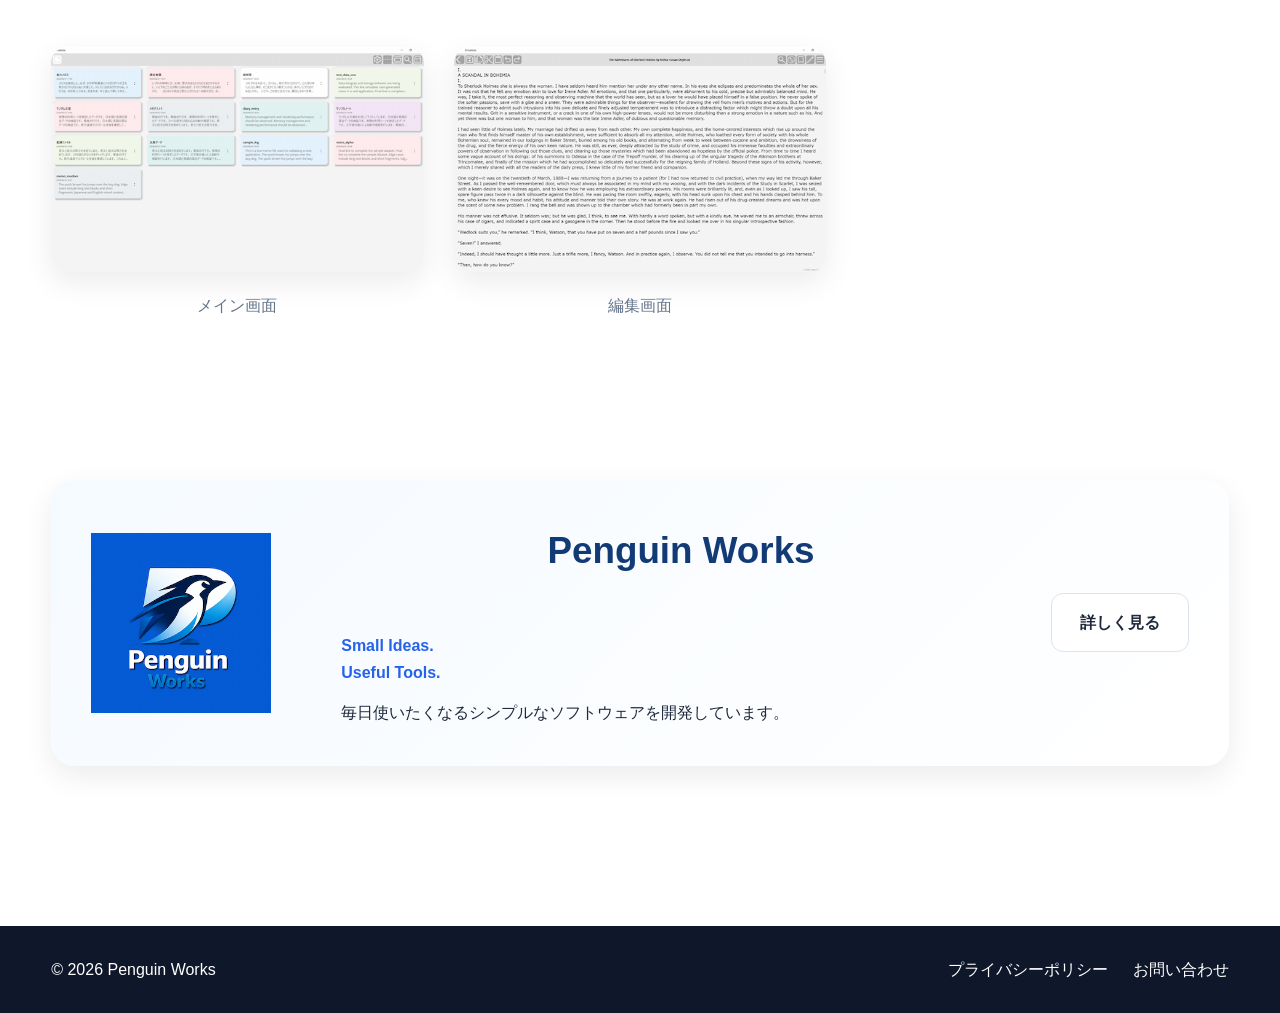
==== commit 06260a7f: "Add files via upload" ====
--- a/index.html
+++ b/index.html
@@ -4,8 +4,15 @@
     <meta charset="UTF-8">
     <meta name="viewport" content="width=device-width, initial-scale=1.0">
     <title>DriveNote | シンプル・高速・プライバシー重視のメモアプリ</title>
-    <meta name="description" content="DriveNoteはシンプル・高速・プライバシー重視のメモアプリです。Google Drive同期、AIアシスト機能対応予定。">
+    <meta name="description" content="DriveNoteはシンプル・高速・プライバシー重視のメモアプリです。プレーンテキストで30年後も安心して読める、あなたのためのメモアプリ。">
     <link rel="stylesheet" href="styles.css">
+    <link rel="icon" href="/images/favicon.ico" sizes="any">
+    <link rel="icon" type="image/png" sizes="16x16" href="/images/favicon-16x16.png">
+    <link rel="icon" type="image/png" sizes="32x32" href="/images/favicon-32x32.png">
+    <link rel="icon" type="image/png" sizes="48x48" href="/images/favicon-48x48.png">
+    <link rel="icon" type="image/png" sizes="96x96" href="/images/favicon-96x96.png">
+    <link rel="icon" type="image/png" sizes="192x192" href="/images/favicon-192x192.png">
+    <link rel="apple-touch-icon" sizes="180x180" href="/images/apple-touch-icon.png">
     <script src="script.js" defer></script>
 </head>
 <body>
@@ -19,6 +26,7 @@
         <nav>
             <a href="index.html" class="active">ホーム</a>
             <a href="about.html">Penguin Works</a>
+            <a href="manual.html">取扱説明書</a>
             <a href="privacy.html">プライバシーポリシー</a>
             <a href="contact.html">お問い合わせ</a>
         </nav>
@@ -45,7 +53,7 @@
                 </p>
 
                 <div class="store-buttons">
-                    <a href="#" class="btn btn-primary">Microsoftストア（準備中）</a>
+                    <a href="https://apps.microsoft.com/detail/9NX79L4CV94H" class="btn btn-primary" target="_blank">Microsoftストア</a>
 <!-- 
                     <a href="#" class="btn btn-secondary">App Store（準備中）</a>
                     <a href="#" class="btn btn-secondary">Google Play（準備中）</a>
--- a/styles.css
+++ b/styles.css
@@ -592,4 +592,107 @@
         gap: 15px;
         text-align: center;
     }
+}
+
+/* ===================================================
+   DriveNote Manual Page Specific Styles (完全統合)
+   =================================================== */
+.toc-card {
+    background-color: #f8fafc;
+    border-left: 4px solid var(--primary);
+}
+.toc-list {
+    list-style: none;
+    padding-left: 0 !important;
+    display: grid;
+    grid-template-columns: repeat(auto-fit, minmax(280px, 1fr));
+    gap: 12px;
+    margin-top: 15px;
+}
+.toc-list a {
+    color: var(--primary);
+    text-decoration: none;
+    font-weight: 600;
+    font-size: 0.95rem;
+    transition: color 0.2s;
+}
+.toc-list a:hover {
+    color: var(--primary-light);
+    text-decoration: underline;
+}
+.manual-section {
+    margin-bottom: 10px;
+}
+.manual-section h3 {
+    margin-top: 25px;
+    margin-bottom: 12px;
+    font-size: 1.25rem;
+    color: #123b76;
+    border-left: 3px solid var(--primary-light);
+    padding-left: 10px;
+}
+.custom-table-container {
+    overflow-x: auto;
+    margin: 20px 0;
+    border: 1px solid #cbd5e1;
+    border-radius: 8px;
+}
+.manual-table {
+    width: 100%;
+    border-collapse: collapse;
+    font-size: 0.9rem;
+    min-width: 500px;
+}
+.manual-table th, .manual-table td {
+    padding: 10px 14px;
+    text-align: left;
+    border-bottom: 1px solid #cbd5e1;
+}
+.manual-table th {
+    background-color: #f1f5f9;
+    color: var(--text);
+    font-weight: 700;
+    border-bottom: 2px solid #cbd5e1;
+}
+.manual-table tr:nth-child(even) {
+    background-color: #f8fafc;
+}
+.manual-table tr:last-child td {
+    border-bottom: none;
+}
+.code-inline {
+    background-color: #f1f5f9;
+    color: #e11d48;
+    padding: 2px 6px;
+    border-radius: 4px;
+    font-family: Consolas, Monaco, monospace;
+    font-size: 0.9em;
+}
+.list-styled {
+    list-style-type: disc;
+    padding-left: 20px;
+    margin: 15px 0;
+}
+.list-styled li {
+    margin-bottom: 8px;
+    color: var(--text-light);
+}
+.warning-details {
+    padding-left: 20px;
+    margin-bottom: 20px;
+    color: var(--text-light);
+}
+.warning-details ul {
+    list-style-type: disc;
+}
+.warning-details ul li {
+    margin-bottom: 8px;
+}
+.warning-details ul ul {
+    padding-left: 20px;
+    margin-top: 6px;
+    list-style-type: circle;
+}
+.warning-details ul ul li {
+    margin-bottom: 4px;
 }
